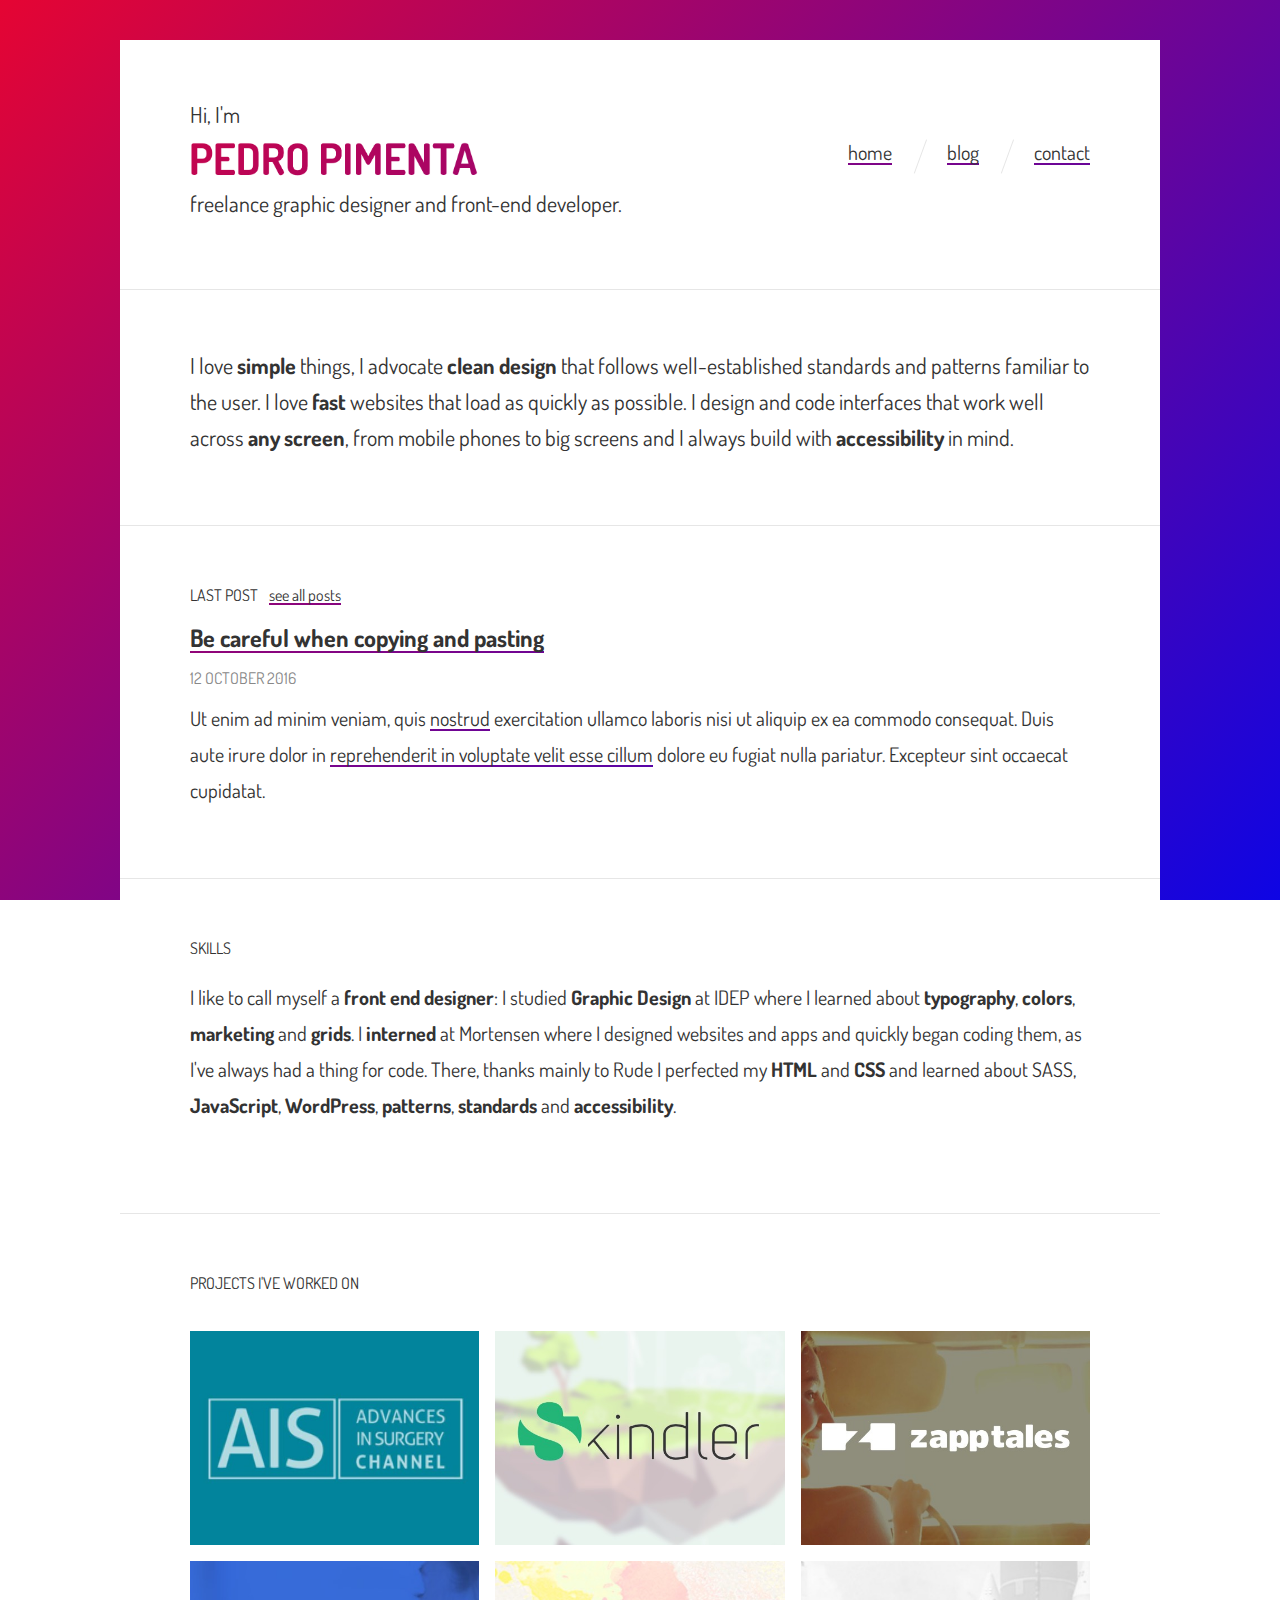
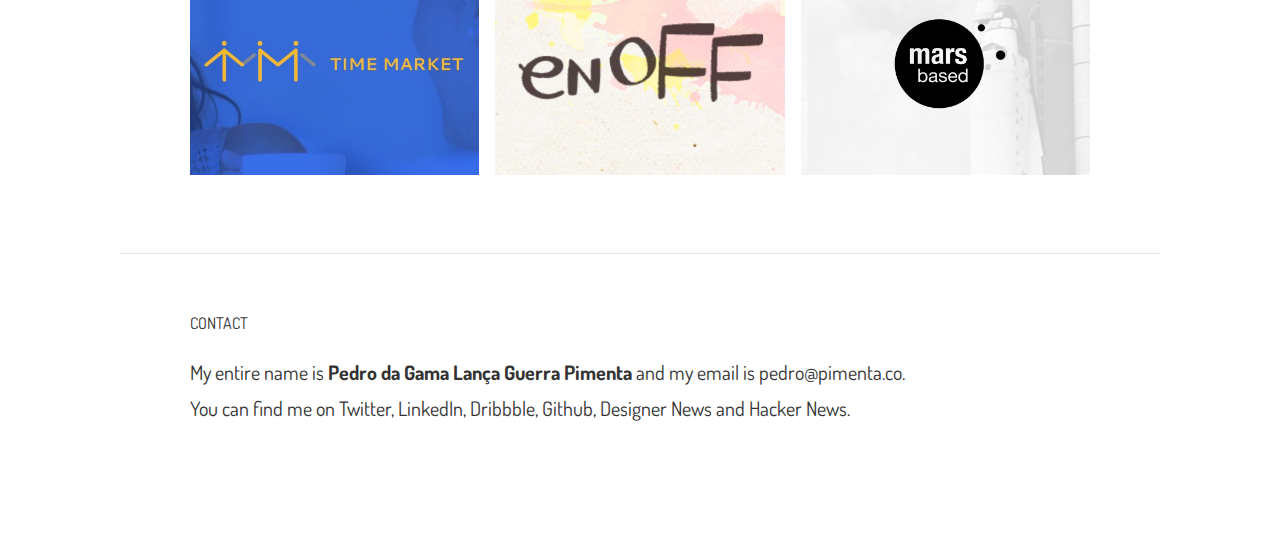
==== index.html @ 9774a51b "Ebritin hier" ====
<!DOCTYPE html>
<html lang="en">
<head>
  <meta charset="UTF-8">
  <meta name="viewport" content="width=device-width, initial-scale=1">
  <title>Pedro Pimenta</title>
  <link rel="stylesheet" href="/assets/css/main.css"></head>
<body>
  <div class="main-container">
    
<header class="header-main">
  <h1 class="header-main__title">Hi, I'm
    <span class="header-main__name">
      <a href="/"><img src="/assets/img/logo-pimenta-i.png" alt="Pedro Pimenta"></a>
    </span>
    freelance graphic designer and front-end developer.</h1>
  <nav class="header-main__nav">
    <h1 class="vh">Main Navigation</h1>
    <ul>
      <li>
        <a href="/">home</a>
      </li>
      <li>
        <a href="/blog">blog</a>
      </li>
      <li>
        <a href="#contact">contact</a>
      </li>
    </ul>
  </nav>
</header><div class="home-intro">
  <p>I love <strong>simple</strong> things, I advocate <strong>clean design</strong> that follows well-established standards and patterns familiar to the user. I love <strong>fast</strong> websites that load as quickly as possible. I design and code interfaces that work well across <strong>any screen</strong>, from mobile phones to big screens and I always build with <strong>accessibility</strong> in mind.</p>
</div><section class="last-post">
  <h1 class="last-post__title">Last Post <a href="/blog">see all posts</a></h1>
    <div class="post-excerpt">
      <h1 class="post-excerpt__title">
        <a href="/blog/2016-10-12-be-careful-when-copying-and-pasting">Be careful when copying and pasting</a>
      </h1>
      <div class="meta">
        <span class="meta__date">12 October 2016</span>
      </div>
      <p>Ut enim ad minim veniam, quis <a href="#">nostrud</a> exercitation ullamco laboris nisi ut aliquip ex ea commodo consequat. Duis aute irure dolor in <a href="#">reprehenderit in voluptate velit esse cillum</a> dolore eu fugiat nulla pariatur. Excepteur sint occaecat cupidatat.</p>
    </div></section><div class="skills">
  <h1 class="work-feed__title">Skills</h1>
  <p>I like to call myself a <strong>front end designer</strong>: I studied <strong>Graphic Design</strong> at <a href="http://idep.es" target="_blank">IDEP</a> where I learned about <strong>typography</strong>, <strong>colors</strong>, <strong>marketing</strong> and <strong>grids</strong>. I <strong>interned</strong> at <a href="http://mortensen.cat" target="_blank">Mortensen</a> where I designed websites and apps and quickly began coding them, as I've always had a thing for code. There, thanks mainly to <a href="http://twitter.com/Rude" target="_blank">Rude</a> I perfected my <strong>HTML</strong> and <strong>CSS</strong> and learned about SASS<strong></strong>, <strong>JavaScript</strong>, <strong>WordPress</strong>, <strong>patterns</strong>, <strong>standards</strong> and <strong>accessibility</strong>.</p>
</div><!-- <section class="work-feed">
  <h1 class="work-feed__title">Work Feed</h1>
  <ul>
      <li>
        <a href="#">
          <img src="/assets/img/img-test.png" alt="">
        </a>
      </li>
      <li>
        <a href="#">
          <img src="/assets/img/img-test.png" alt="">
        </a>
      </li>
      <li>
        <a href="#">
          <img src="/assets/img/img-test.png" alt="">
        </a>
      </li>
      <li>
        <a href="#">
          <img src="/assets/img/img-test.png" alt="">
        </a>
      </li>
      <li>
        <a href="#">
          <img src="/assets/img/img-test.png" alt="">
        </a>
      </li>
      <li>
        <a href="#">
          <img src="/assets/img/img-test.png" alt="">
        </a>
      </li>
      <li>
        <a href="#">
          <img src="/assets/img/img-test.png" alt="">
        </a>
      </li>
      <li>
        <a href="#">
          <img src="/assets/img/img-test.png" alt="">
        </a>
      </li>
  </ul>
</section> -->
<!-- <section class="clients-friends">
  <h1 class="clients-friends__title">Clients & Friends</h1>
  <ul>
      <li>
        <a href="http://marsbased.com" target="_blank">
          <img src="/assets/img/logo-marsbased.png" alt="Marsbased">
        </a>
      </li>
      <li>
        <a href="http://mortensen.co" target="_blank">
          <img src="/assets/img/logo-mortensen.png" alt="Mortensen">
        </a>
      </li>
      <li>
        <a href="http://for-a.eu" target="_blank">
          <img src="/assets/img/logo-fora.png" alt="FORA">
        </a>
      </li>
  </ul>
</section> -->
<section class="projects-worked">
  <h1 class="projects-worked__title">Projects I've Worked On</h1>
  <ul>
      <li>
        <a href="http://aischannel.com" target="_blank">
          <img src="/assets/img/proj-ais.jpg" alt="AISChannel">
        </a>
      </li>
      <li>
        <a href="http://skindler.com" target="_blank">
          <img src="/assets/img/proj-skindler.jpg" alt="Skindler">
        </a>
      </li>
      <li>
        <a href="http://zapptales.com/en/" target="_blank">
          <img src="/assets/img/proj-zapp.jpg" alt="Zapptales">
        </a>
      </li>
      <li>
        <a href="http://timemarket.org" target="_blank">
          <img src="/assets/img/proj-tm.jpg" alt="Time Market">
        </a>
      </li>
      <li>
        <a href="http://enoff.cat" target="_blank">
          <img src="/assets/img/proj-enoff.jpg" alt="En Off">
        </a>
      </li>
      <li>
        <a href="http://marsbased.com" target="_blank">
          <img src="/assets/img/proj-mb.jpg" alt="MarsBased">
        </a>
      </li>
  </ul>
</section><section id="contact" class="contact">
  <h1 class="contact__title">Contact</h1>
  <p>My entire name is <strong>Pedro da Gama Lança Guerra Pimenta</strong> and my email is <a href="mailto:pedro@pimenta.co">pedro@pimenta.co</a>.<br>You can find me on <a href="http://twitter.com/pedrogpimenta" target="_blank">Twitter</a>, <a href="https://es.linkedin.com/in/pedrogpimenta" target="_blank">LinkedIn</a>, <a href="https://dribbble.com/pedrogpimenta" target="_blank">Dribbble</a>, <a href="https://github.com/pedrogpimenta" target="_blank">Github</a>, <a href="https://www.designernews.co/users/714/pedro-pimenta" target="_blank">Designer News</a> and <a href="https://news.ycombinator.com/user?id=pedrogpimenta" target="_blank">Hacker News</a>.</p>
</section>
  </div>
</body>
</html>
---- assets/css/main.css ----
@import 'https://fonts.googleapis.com/css?family=Dosis:400,700';/*! normalize.css v4.1.1 | MIT License | github.com/necolas/normalize.css *//**
 * 1. Change the default font family in all browsers (opinionated).
 * 2. Correct the line height in all browsers.
 * 3. Prevent adjustments of font size after orientation changes in IE and iOS.
 */html {
  font-family: sans-serif;
 /* 1 */
  line-height: 1.15;
 /* 2 */
  -ms-text-size-adjust: 100%;
 /* 3 */
  -webkit-text-size-adjust: 100%;
 /* 3 */;
}/**
 * Remove the margin in all browsers (opinionated).
 */body {
  margin: 0;
}/* HTML5 display definitions
   ========================================================================== *//**
 * Add the correct display in IE 9-.
 * 1. Add the correct display in Edge, IE, and Firefox.
 * 2. Add the correct display in IE.
 */article,aside,details,figcaption,figure,footer,header,main,menu,nav,section,summary {
 /* 1 */
  display: block;
}/**
 * Add the correct display in IE 9-.
 */audio,canvas,progress,video {
  display: inline-block;
}/**
 * Add the correct display in iOS 4-7.
 */audio:not([controls]) {
  display: none;
  height: 0;
}/**
 * Add the correct vertical alignment in Chrome, Firefox, and Opera.
 */progress {
  vertical-align: baseline;
}/**
 * Add the correct display in IE 10-.
 * 1. Add the correct display in IE.
 */template,[hidden] {
  display: none;
}/* Links
   ========================================================================== *//**
 * 1. Remove the gray background on active links in IE 10.
 * 2. Remove gaps in links underline in iOS 8+ and Safari 8+.
 */a {
  background-color: transparent;
 /* 1 */
  -webkit-text-decoration-skip: objects;
 /* 2 */;
}/**
 * Remove the outline on focused links when they are also active or hovered
 * in all browsers (opinionated).
 */a:active,a:hover {
  outline-width: 0;
}/* Text-level semantics
   ========================================================================== *//**
 * 1. Remove the bottom border in Firefox 39-.
 * 2. Add the correct text decoration in Chrome, Edge, IE, Opera, and Safari.
 */abbr[title] {
  border-bottom: none;
 /* 1 */
  text-decoration: underline;
 /* 2 */
  text-decoration: underline dotted;
 /* 2 */;
}/**
 * Prevent the duplicate application of `bolder` by the next rule in Safari 6.
 */b,strong {
  font-weight: inherit;
}/**
 * Add the correct font weight in Chrome, Edge, and Safari.
 */b,strong {
  font-weight: bolder;
}/**
 * Add the correct font style in Android 4.3-.
 */dfn {
  font-style: italic;
}/**
 * Correct the font size and margin on `h1` elements within `section` and
 * `article` contexts in Chrome, Firefox, and Safari.
 */h1 {
  font-size: 2em;
  margin: 0.67em 0;
}/**
 * Add the correct background and color in IE 9-.
 */mark {
  background-color: #ff0;
  color: #000;
}/**
 * Add the correct font size in all browsers.
 */small {
  font-size: 80%;
}/**
 * Prevent `sub` and `sup` elements from affecting the line height in
 * all browsers.
 */sub,sup {
  font-size: 75%;
  line-height: 0;
  position: relative;
  vertical-align: baseline;
}

sub {
  bottom: -0.25em;
}

sup {
  top: -0.5em;
}/* Embedded content
   ========================================================================== *//**
 * Remove the border on images inside links in IE 10-.
 */img {
  border-style: none;
}/**
 * Hide the overflow in IE.
 */svg:not(:root) {
  overflow: hidden;
}/* Grouping content
   ========================================================================== *//**
 * 1. Correct the inheritance and scaling of font size in all browsers.
 * 2. Correct the odd `em` font sizing in all browsers.
 */code,kbd,pre,samp {
  font-family: monospace, monospace;
 /* 1 */
  font-size: 1em;
 /* 2 */;
}/**
 * Add the correct margin in IE 8.
 */figure {
  margin: 1em 40px;
}/**
 * 1. Add the correct box sizing in Firefox.
 * 2. Show the overflow in Edge and IE.
 */hr {
  box-sizing: content-box;
 /* 1 */
  height: 0;
 /* 1 */
  overflow: visible;
 /* 2 */;
}/* Forms
   ========================================================================== *//**
 * 1. Change font properties to `inherit` in all browsers (opinionated).
 * 2. Remove the margin in Firefox and Safari.
 */button,input,optgroup,select,textarea {
  font: inherit;
 /* 1 */
  margin: 0;
 /* 2 */;
}/**
 * Restore the font weight unset by the previous rule.
 */optgroup {
  font-weight: bold;
}/**
 * Show the overflow in IE.
 * 1. Show the overflow in Edge.
 */button,input {
 /* 1 */
  overflow: visible;
}/**
 * Remove the inheritance of text transform in Edge, Firefox, and IE.
 * 1. Remove the inheritance of text transform in Firefox.
 */button,select {
 /* 1 */
  text-transform: none;
}/**
 * 1. Prevent a WebKit bug where (2) destroys native `audio` and `video`
 *    controls in Android 4.
 * 2. Correct the inability to style clickable types in iOS and Safari.
 */button,html [type="button"],[type="reset"],[type="submit"] {
  -webkit-appearance: button;
 /* 2 */;
}/**
 * Remove the inner border and padding in Firefox.
 */button::-moz-focus-inner,[type="button"]::-moz-focus-inner,[type="reset"]::-moz-focus-inner,[type="submit"]::-moz-focus-inner {
  border-style: none;
  padding: 0;
}/**
 * Restore the focus styles unset by the previous rule.
 */button:-moz-focusring,[type="button"]:-moz-focusring,[type="reset"]:-moz-focusring,[type="submit"]:-moz-focusring {
  outline: 1px dotted ButtonText;
}/**
 * Change the border, margin, and padding in all browsers (opinionated).
 */fieldset {
  border: 1px solid #c0c0c0;
  margin: 0 2px;
  padding: 0.35em 0.625em 0.75em;
}/**
 * 1. Correct the text wrapping in Edge and IE.
 * 2. Correct the color inheritance from `fieldset` elements in IE.
 * 3. Remove the padding so developers are not caught out when they zero out
 *    `fieldset` elements in all browsers.
 */legend {
  box-sizing: border-box;
 /* 1 */
  color: inherit;
 /* 2 */
  display: table;
 /* 1 */
  max-width: 100%;
 /* 1 */
  padding: 0;
 /* 3 */
  white-space: normal;
 /* 1 */;
}/**
 * Remove the default vertical scrollbar in IE.
 */textarea {
  overflow: auto;
}/**
 * 1. Add the correct box sizing in IE 10-.
 * 2. Remove the padding in IE 10-.
 */[type="checkbox"],[type="radio"] {
  box-sizing: border-box;
 /* 1 */
  padding: 0;
 /* 2 */;
}/**
 * Correct the cursor style of increment and decrement buttons in Chrome.
 */[type="number"]::-webkit-inner-spin-button,[type="number"]::-webkit-outer-spin-button {
  height: auto;
}/**
 * 1. Correct the odd appearance in Chrome and Safari.
 * 2. Correct the outline style in Safari.
 */[type="search"] {
  -webkit-appearance: textfield;
 /* 1 */
  outline-offset: -2px;
 /* 2 */;
}/**
 * Remove the inner padding and cancel buttons in Chrome and Safari on OS X.
 */[type="search"]::-webkit-search-cancel-button,[type="search"]::-webkit-search-decoration {
  -webkit-appearance: none;
}/**
 * Correct the text style of placeholders in Chrome, Edge, and Safari.
 */::-webkit-input-placeholder {
  color: inherit;
  opacity: 0.54;
}/**
 * 1. Correct the inability to style clickable types in iOS and Safari.
 * 2. Change font properties to `inherit` in Safari.
 */::-webkit-file-upload-button {
  -webkit-appearance: button;
 /* 1 */
  font: inherit;
 /* 2 */;
}

.vh {
  clip: rect(1px 1px 1px 1px);
  clip: rect(1px, 1px, 1px, 1px);
  -webkit-clip-path: polygon(0px 0px, 0px 0px, 0px 0px, 0px 0px);
  clip-path: polygon(0px 0px, 0px 0px, 0px 0px, 0px 0px);
  position: absolute !important;
  height: 1px;
  width: 1px;
  overflow: hidden;
}

body {
  color: #333;
  font-size: 1.25rem;
  font-family: Dosis, sans-serif;
  font-weight: regular;
  line-height: 1.8;
}

* {
  box-sizing: border-box;
}

body {
  margin: 0;
  padding: 0;
  padding: .8rem;
  z-index: 0;
}

body:before {
  content: '';
  display: block;
  position: fixed;
  z-index: -1;
  width: 100%;
  height: 100%;
  top: 0;
  left: 0;
  background: linear-gradient(135deg, #e50533, #0e05e4);
  background-attachment: fixed;
}

img {
  max-width: 100%;
}

.main-container {
  max-width: 65rem;
  margin: 0 auto;
  background: white;
}

a {
  position: relative;
  top: 0;
  z-index: 1;
  color: #333;
  text-decoration: none;
  background: linear-gradient(to bottom, white 0%, white 92%, transparent 92%, transparent 100%), linear-gradient(135deg, #e50533, #0e05e4);
  background-attachment: scroll, fixed;
  transition: top .2s ease-out, padding .2s ease-out;
}

a:hover,a:focus {
  padding: 0 0 .2rem 0;
}

.section-title,.last-post__title,.skills__title,.work-feed__title,.projects-worked__title,.contact__title {
  margin: 0 0 .2rem 0;
  font-size: 1rem;
  font-weight: 400;
  line-height: 1.4rem;
  text-transform: uppercase;
}

.section-title a,.last-post__title a,.skills__title a,.work-feed__title a,.projects-worked__title a,.contact__title a {
  text-transform: none;
  margin-left: .5rem;
}

.blog-posts {
  padding: 1.4rem;
}

.blog-posts:not(:last-child) {
  border-bottom: 1px solid #E6E6E6;
}

.blog-posts .post-excerpt:not(:last-child) {
  margin-bottom: 3rem;
}

.post {
  padding: 1.4rem;
}

.post:not(:last-child) {
  border-bottom: 1px solid #E6E6E6;
}

.post__title {
  margin: 0;
  font-size: 1.5rem;
  line-height: 2.4rem;
}

.post code,.post pre {
  font-family: monospace;
  padding: .2rem .2rem .2rem;
  background: linear-gradient(135deg, #e50533, #0e05e4);
  background-attachment: fixed;
  color: #EDF1F2;
  border-radius: 3px;
  position: relative;
}

.post pre {
  padding: .5rem .6rem;
  overflow: auto;
}

.post pre code {
  display: inline-block;
  margin-right: .6rem;
  background-color: transparent;
  border: none;
}

.post ul {
  margin: 0;
  padding: 0;
}

.post ul li {
  list-style-type: '- ';
  margin-left: 1rem;
}

.post ol {
  margin: 0;
  padding: 0;
}

.post ol li {
  margin-left: 1.5rem;
}

.post ol ul li {
  margin-left: 1rem;
}

.post li ul {
  margin-left: 0;
}

.post blockquote {
  font-style: italic;
  margin-left: 0;
  padding-left: .8rem;
  border-left: 3px solid #E6E6E6;
}

.header-main {
  padding: 1.4rem;
}

.header-main:not(:last-child) {
  border-bottom: 1px solid #E6E6E6;
}

.header-main__title {
  margin: 0;
  font-weight: 400;
  font-size: 1.375rem;
  line-height: 2rem;
}

.header-main__title .header-main__name {
  display: block;
  margin: .8rem 0 .6rem 0;
  font-size: 0;
  line-height: 0;
}

.header-main__title img {
  width: 18rem;
  max-width: 100%;
  background: linear-gradient(135deg, #e50533, #0e05e4);
  background-attachment: fixed;
}

.header-main__nav {
  padding: 1.4rem 0 1rem;
  font-size: 1.25rem;
}

.header-main__nav ul {
  margin: 0;
  padding: 0;
  text-align: center;
}

.header-main__nav li {
  position: relative;
  display: inline-block;
  list-style: none;
}

.header-main__nav li:not(:last-child) {
  margin-right: 2.2rem;
}

.header-main__nav li:not(:last-child):after {
  content: '';
  display: block;
  position: absolute;
  transform: rotate(20deg) translateY(-40%);
  top: 50%;
  right: -1.1rem;
  width: 1px;
  height: 100%;
  background: #E6E6E6;
}

.home-intro {
  padding: 1.4rem;
  font-size: 1.2rem;
  line-height: 2rem;
}

.home-intro:not(:last-child) {
  border-bottom: 1px solid #E6E6E6;
}

.home-intro p {
  margin: 0;
}

.last-post {
  padding: 1.4rem;
}

.last-post:not(:last-child) {
  border-bottom: 1px solid #E6E6E6;
}

.last-post__title {
  margin-bottom: .8rem;
}

.skills {
  padding: 1.4rem;
}

.skills:not(:last-child) {
  border-bottom: 1px solid #E6E6E6;
}

.skills__title {
  margin-bottom: .8rem;
}

.work-feed {
  padding: 1.4rem;
}

.work-feed:not(:last-child) {
  border-bottom: 1px solid #E6E6E6;
}

.work-feed ul {
  margin: 1.2rem -0.6rem 0 -0.6rem;
  padding: 0;
  text-align: center;
  font-size: 0;
}

.work-feed li {
  display: inline-block;
  padding: 1.2rem 0.6rem 0 0.6rem;
  width: 50%;
  font-size: 1.25rem;
  line-height: 0;
}

.work-feed a {
  display: inline-block;
  width: 100%;
  padding: 0;
  background: none;
  font-size: 1.25rem;
  line-height: 0;
  transition: transform .1s ease-in, top .1s ease-in;
}

.work-feed a:hover,.work-feed a:focus {
  transform: scale(1.1);
  top: 0;
}

.work-feed img {
  width: 100%;
  height: auto;
}

.projects-worked {
  padding: 1.4rem;
}

.projects-worked:not(:last-child) {
  border-bottom: 1px solid #E6E6E6;
}

.projects-worked ul {
  margin: 1.8rem -.5rem 0 -.5rem;
  padding: 0;
  font-size: 0;
  text-align: center;
}

.projects-worked li {
  display: inline-block;
  vertical-align: middle;
  width: 33.333%;
  margin-bottom: 1rem;
  padding: .5rem;
}

.projects-worked img {
  width: 100%;
  transition: transform .1s;
}

.projects-worked a {
  background: none;
  transform: opacity .1s;
}

.projects-worked a:hover,.projects-worked a:focus {
  z-index: 2;
  opacity: 1;
}

.projects-worked a:hover img,.projects-worked a:focus img {
  transform: scale(1.1);
}

.contact {
  padding: 1.4rem;
}

.contact:not(:last-child) {
  border-bottom: 1px solid #E6E6E6;
}

.contact p {
  margin-bottom: 0;
}

.post-excerpt__title {
  margin: 0;
  font-size: 1.5rem;
  line-height: 2.4rem;
}

.post-excerpt p {
  margin: .4rem 0 0 0;
}

.meta__date {
  text-transform: uppercase;
  font-size: 1rem;
  color: #888;
}

@media (min-width: 30rem) {
  body {
    padding: 2.5rem;
  }
}

@media (min-width: 38rem) {
  .blog-posts {
    padding: 3.6rem 4.375rem 4.375rem 4.375rem;
  }

  .post {
    padding: 3.6rem 4.375rem 4.375rem 4.375rem;
  }

  .post pre {
    padding: .8rem 1rem;
  }

  .post pre code {
    margin-right: 1rem;
  }

  .post ul li {
    margin-left: 0;
  }

  .post ol li {
    margin-left: 0;
  }

  .post ol ul li {
    margin-left: 0;
  }

  .post li ul {
    margin-left: 1rem;
  }

  .post blockquote {
    margin-left: 1rem;
  }

  .header-main {
    padding: 3.6rem 4.375rem 4.375rem 4.375rem;
  }

  .header-main__nav {
    padding: 3rem 0 1rem;
  }

  .home-intro {
    padding: 3.6rem 4.375rem 4.375rem 4.375rem;
  }

  .home-intro {
    font-size: 1.375rem;
    line-height: 2.25rem;
  }

  .last-post {
    padding: 3.6rem 4.375rem 4.375rem 4.375rem;
  }

  .skills {
    padding: 3.6rem 4.375rem 4.375rem 4.375rem;
  }

  .work-feed {
    padding: 3.6rem 4.375rem 4.375rem 4.375rem;
  }

  .work-feed li {
    width: 33.333%;
  }

  .projects-worked {
    padding: 3.6rem 4.375rem 4.375rem 4.375rem;
  }

  .projects-worked li {
    margin-bottom: 0;
  }

  .contact {
    padding: 3.6rem 4.375rem 4.375rem 4.375rem;
  }
}

@media (min-width: 54rem) {
  .header-main {
    font-size: 0;
  }

  .header-main__title {
    display: inline-block;
    vertical-align: top;
    width: 50%;
  }

  .header-main__nav {
    padding: 2.3rem 0 1rem;
    display: inline-block;
    vertical-align: top;
    width: 50%;
  }

  .header-main__nav ul {
    text-align: right;
  }

  .header-main__nav li:not(:last-child) {
    margin-right: 3.2rem;
  }

  .header-main__nav li:not(:last-child):after {
    right: -1.5rem;
  }

  .work-feed li {
    width: 25%;
  }
}
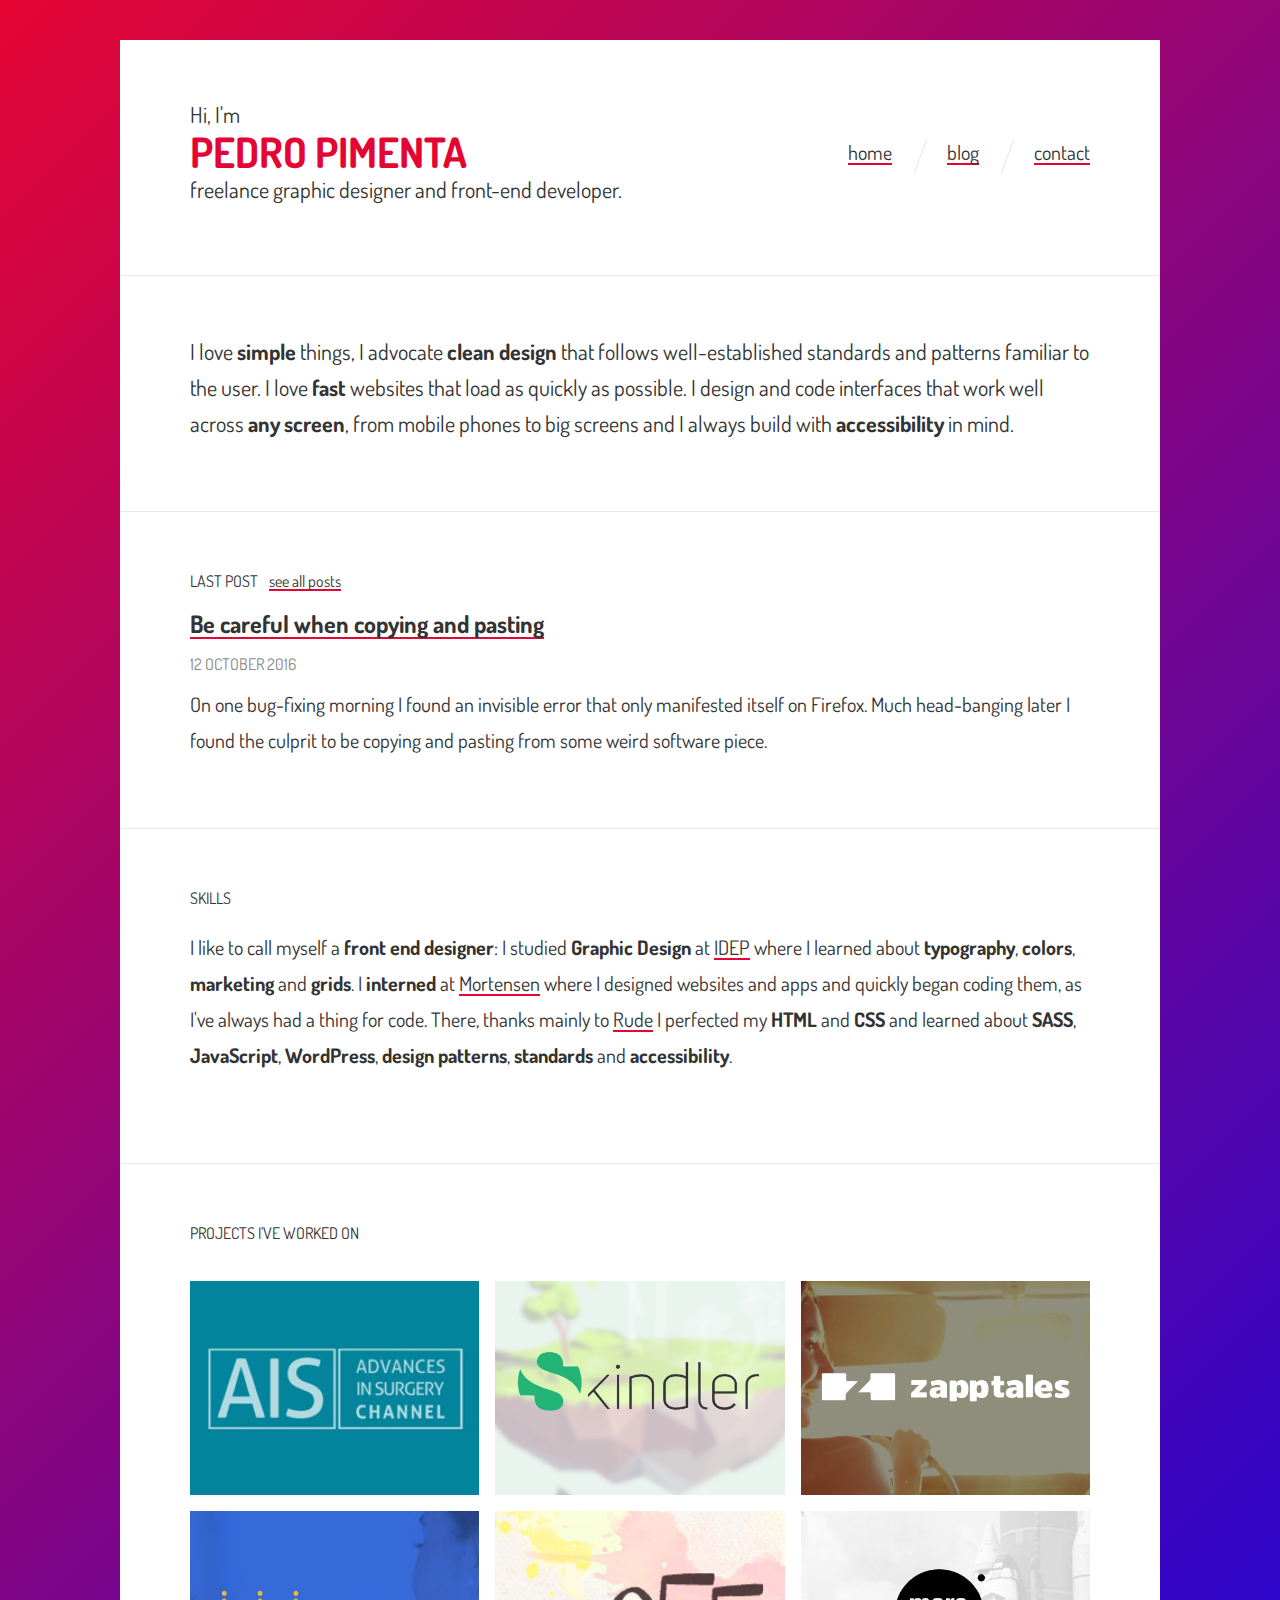
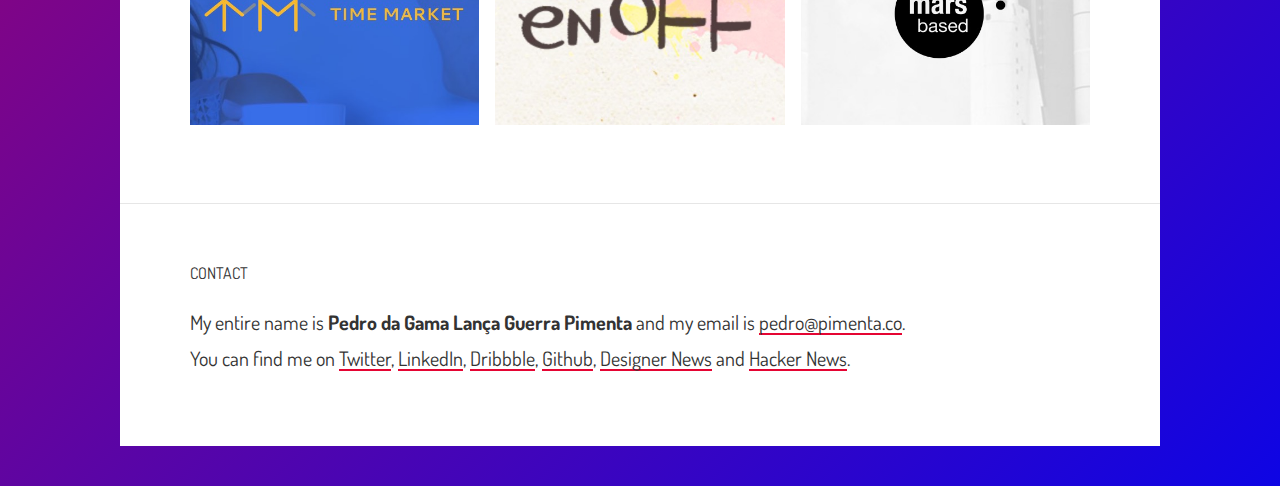
==== commit 91185eb5: "small fixes on the blog" ====
--- a/index.html
+++ b/index.html
@@ -11,7 +11,7 @@
 <header class="header-main">
   <h1 class="header-main__title">Hi, I'm
     <span class="header-main__name">
-      <a href="/"><img src="/assets/img/logo-pimenta-i.png" alt="Pedro Pimenta"></a>
+      <a href="/">Pedro Pimenta</a>
     </span>
     freelance graphic designer and front-end developer.</h1>
   <nav class="header-main__nav">
@@ -39,10 +39,10 @@
       <div class="meta">
         <span class="meta__date">12 October 2016</span>
       </div>
-      <p>Ut enim ad minim veniam, quis <a href="#">nostrud</a> exercitation ullamco laboris nisi ut aliquip ex ea commodo consequat. Duis aute irure dolor in <a href="#">reprehenderit in voluptate velit esse cillum</a> dolore eu fugiat nulla pariatur. Excepteur sint occaecat cupidatat.</p>
+      <p>On one bug-fixing morning I found an invisible error that only manifested itself on Firefox. Much head-banging later I found the culprit to be copying and pasting from some weird software piece.</p>
     </div></section><div class="skills">
   <h1 class="work-feed__title">Skills</h1>
-  <p>I like to call myself a <strong>front end designer</strong>: I studied <strong>Graphic Design</strong> at <a href="http://idep.es" target="_blank">IDEP</a> where I learned about <strong>typography</strong>, <strong>colors</strong>, <strong>marketing</strong> and <strong>grids</strong>. I <strong>interned</strong> at <a href="http://mortensen.cat" target="_blank">Mortensen</a> where I designed websites and apps and quickly began coding them, as I've always had a thing for code. There, thanks mainly to <a href="http://twitter.com/Rude" target="_blank">Rude</a> I perfected my <strong>HTML</strong> and <strong>CSS</strong> and learned about SASS<strong></strong>, <strong>JavaScript</strong>, <strong>WordPress</strong>, <strong>patterns</strong>, <strong>standards</strong> and <strong>accessibility</strong>.</p>
+  <p>I like to call myself a <strong>front end designer</strong>: I studied <strong>Graphic Design</strong> at <a href="http://idep.es" target="_blank">IDEP</a> where I learned about <strong>typography</strong>, <strong>colors</strong>, <strong>marketing</strong> and <strong>grids</strong>. I <strong>interned</strong> at <a href="http://mortensen.cat" target="_blank">Mortensen</a> where I designed websites and apps and quickly began coding them, as I've always had a thing for code. There, thanks mainly to <a href="http://twitter.com/Rude" target="_blank">Rude</a> I perfected my <strong>HTML</strong> and <strong>CSS</strong> and learned about <strong>SASS</strong>, <strong>JavaScript</strong>, <strong>WordPress</strong>, <strong>design patterns</strong>, <strong>standards</strong> and <strong>accessibility</strong>.</p>
 </div><!-- <section class="work-feed">
   <h1 class="work-feed__title">Work Feed</h1>
   <ul>
--- a/assets/css/main.css
+++ b/assets/css/main.css
@@ -277,19 +277,7 @@
   padding: 0;
   padding: .8rem;
   z-index: 0;
-}
-
-body:before {
-  content: '';
-  display: block;
-  position: fixed;
-  z-index: -1;
-  width: 100%;
-  height: 100%;
-  top: 0;
-  left: 0;
   background: linear-gradient(135deg, #e50533, #0e05e4);
-  background-attachment: fixed;
 }
 
 img {
@@ -308,8 +296,7 @@
   z-index: 1;
   color: #333;
   text-decoration: none;
-  background: linear-gradient(to bottom, white 0%, white 92%, transparent 92%, transparent 100%), linear-gradient(135deg, #e50533, #0e05e4);
-  background-attachment: scroll, fixed;
+  background: linear-gradient(to bottom, transparent 0%, transparent 92%, #e50533 92%, #e50533 100%);
   transition: top .2s ease-out, padding .2s ease-out;
 }
 
@@ -359,8 +346,7 @@
 .post code,.post pre {
   font-family: monospace;
   padding: .2rem .2rem .2rem;
-  background: linear-gradient(135deg, #e50533, #0e05e4);
-  background-attachment: fixed;
+  background: #333;
   color: #EDF1F2;
   border-radius: 3px;
   position: relative;
@@ -429,16 +415,22 @@
 
 .header-main__title .header-main__name {
   display: block;
-  margin: .8rem 0 .6rem 0;
-  font-size: 0;
-  line-height: 0;
+  margin: .1rem 0 0 0;
+  font-size: 2.6rem;
+  font-weight: 700;
+  text-transform: uppercase;
+  line-height: 1;
+}
+
+.header-main__title a {
+  background: none;
+  color: #e50533;
 }
 
 .header-main__title img {
   width: 18rem;
   max-width: 100%;
   background: linear-gradient(135deg, #e50533, #0e05e4);
-  background-attachment: fixed;
 }
 
 .header-main__nav {
@@ -573,7 +565,7 @@
 .projects-worked li {
   display: inline-block;
   vertical-align: middle;
-  width: 33.333%;
+  width: 50%;
   margin-bottom: 1rem;
   padding: .5rem;
 }
@@ -706,6 +698,7 @@
   }
 
   .projects-worked li {
+    width: 33.333%;
     margin-bottom: 0;
   }
 
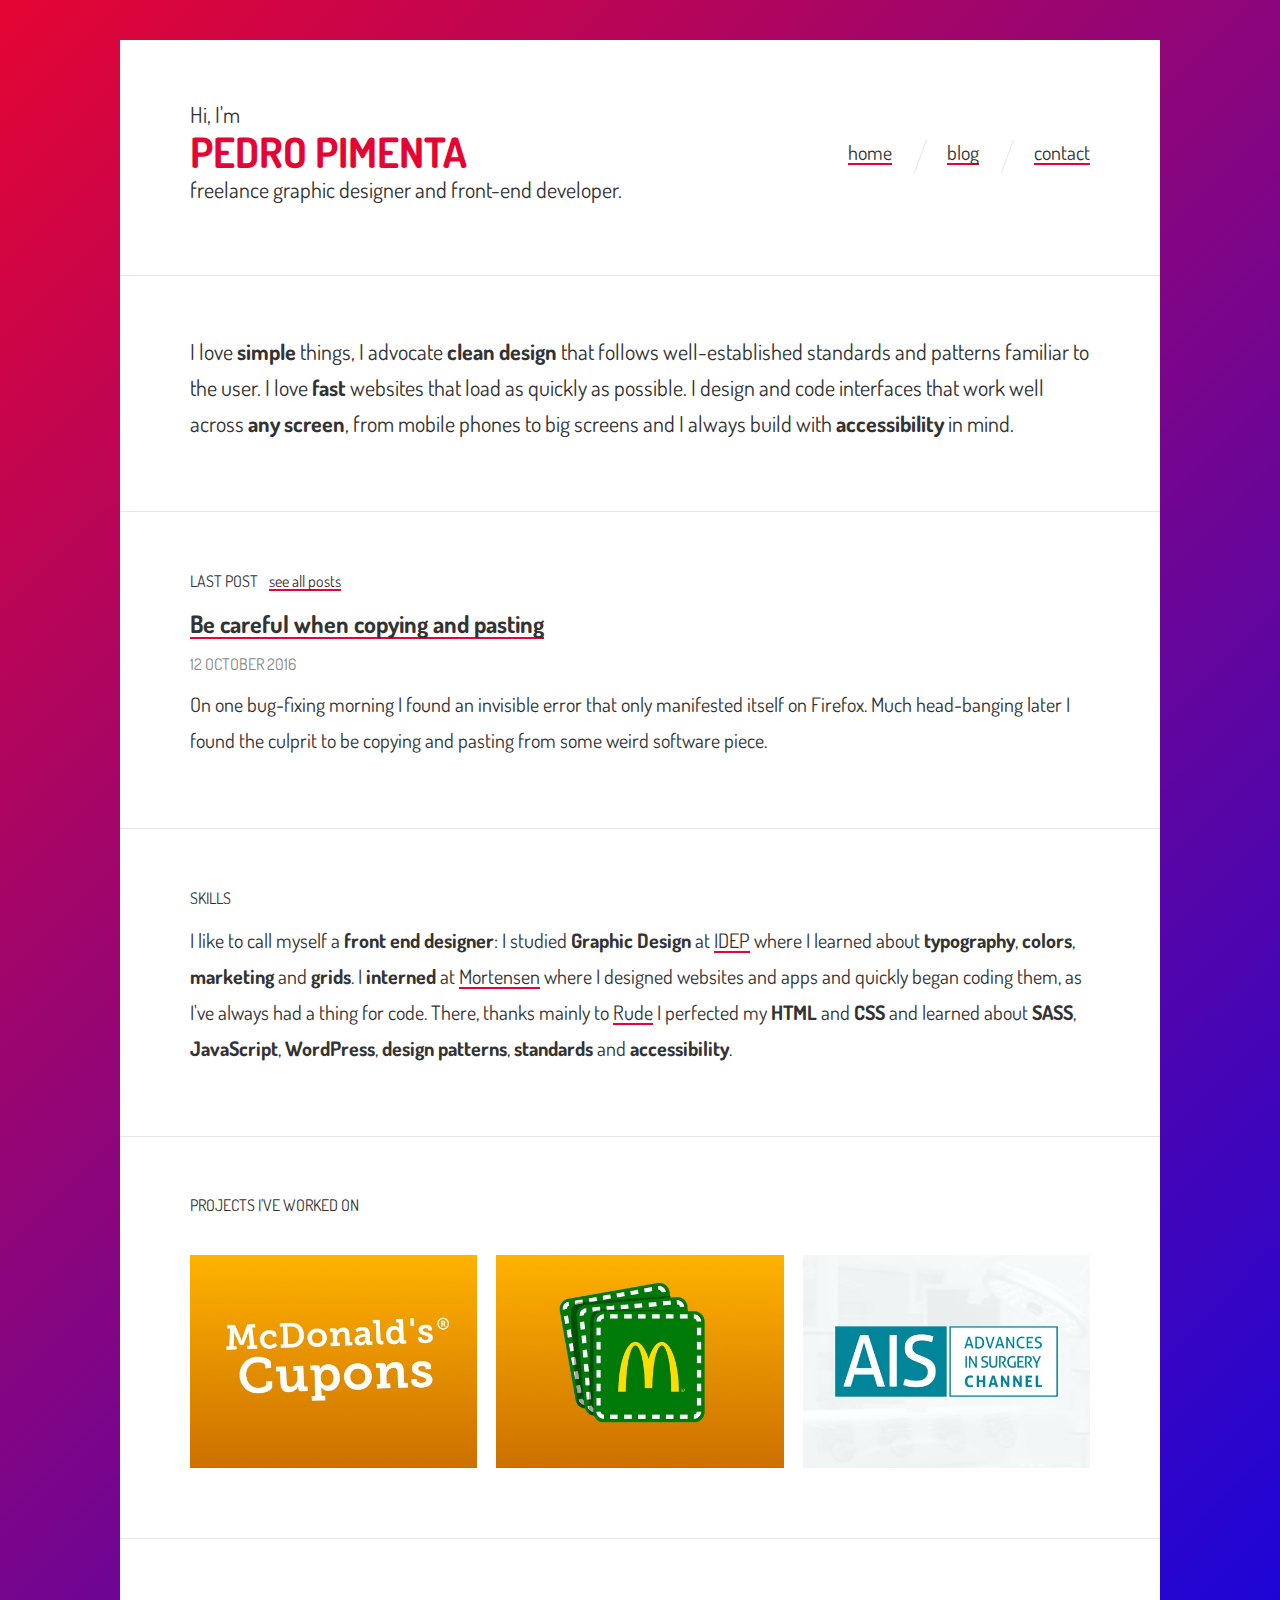
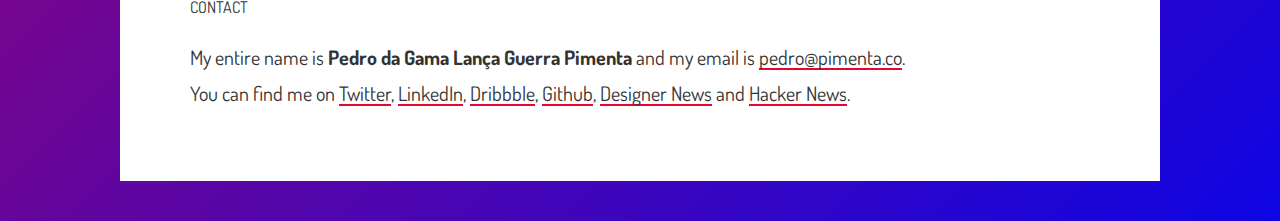
==== commit cd90fc1c: "Blog style fixes and unused things removed" ====
--- a/index.html
+++ b/index.html
@@ -41,105 +41,28 @@
       </div>
       <p>On one bug-fixing morning I found an invisible error that only manifested itself on Firefox. Much head-banging later I found the culprit to be copying and pasting from some weird software piece.</p>
     </div></section><div class="skills">
-  <h1 class="work-feed__title">Skills</h1>
+  <h1 class="skills__title">Skills</h1>
   <p>I like to call myself a <strong>front end designer</strong>: I studied <strong>Graphic Design</strong> at <a href="http://idep.es" target="_blank">IDEP</a> where I learned about <strong>typography</strong>, <strong>colors</strong>, <strong>marketing</strong> and <strong>grids</strong>. I <strong>interned</strong> at <a href="http://mortensen.cat" target="_blank">Mortensen</a> where I designed websites and apps and quickly began coding them, as I've always had a thing for code. There, thanks mainly to <a href="http://twitter.com/Rude" target="_blank">Rude</a> I perfected my <strong>HTML</strong> and <strong>CSS</strong> and learned about <strong>SASS</strong>, <strong>JavaScript</strong>, <strong>WordPress</strong>, <strong>design patterns</strong>, <strong>standards</strong> and <strong>accessibility</strong>.</p>
-</div><!-- <section class="work-feed">
-  <h1 class="work-feed__title">Work Feed</h1>
-  <ul>
-      <li>
-        <a href="#">
-          <img src="/assets/img/img-test.png" alt="">
-        </a>
-      </li>
-      <li>
-        <a href="#">
-          <img src="/assets/img/img-test.png" alt="">
-        </a>
-      </li>
-      <li>
-        <a href="#">
-          <img src="/assets/img/img-test.png" alt="">
-        </a>
-      </li>
-      <li>
-        <a href="#">
-          <img src="/assets/img/img-test.png" alt="">
-        </a>
-      </li>
-      <li>
-        <a href="#">
-          <img src="/assets/img/img-test.png" alt="">
-        </a>
-      </li>
-      <li>
-        <a href="#">
-          <img src="/assets/img/img-test.png" alt="">
-        </a>
-      </li>
-      <li>
-        <a href="#">
-          <img src="/assets/img/img-test.png" alt="">
-        </a>
-      </li>
-      <li>
-        <a href="#">
-          <img src="/assets/img/img-test.png" alt="">
-        </a>
-      </li>
-  </ul>
-</section> -->
-<!-- <section class="clients-friends">
-  <h1 class="clients-friends__title">Clients & Friends</h1>
-  <ul>
-      <li>
-        <a href="http://marsbased.com" target="_blank">
-          <img src="/assets/img/logo-marsbased.png" alt="Marsbased">
-        </a>
-      </li>
-      <li>
-        <a href="http://mortensen.co" target="_blank">
-          <img src="/assets/img/logo-mortensen.png" alt="Mortensen">
-        </a>
-      </li>
-      <li>
-        <a href="http://for-a.eu" target="_blank">
-          <img src="/assets/img/logo-fora.png" alt="FORA">
-        </a>
-      </li>
-  </ul>
-</section> -->
-<section class="projects-worked">
+</div><section class="projects-worked">
   <h1 class="projects-worked__title">Projects I've Worked On</h1>
   <ul>
       <li>
-        <a href="http://aischannel.com" target="_blank">
-          <img src="/assets/img/proj-ais.jpg" alt="AISChannel">
-        </a>
+        <button class="projects-worked__button" id="projects/mcd-cupons-web">
+          <img src="/assets/img/projects/mcd-cupons-web.jpg" alt="">
+        </button>
+        <div class="project-container"></div>
       </li>
       <li>
-        <a href="http://skindler.com" target="_blank">
-          <img src="/assets/img/proj-skindler.jpg" alt="Skindler">
-        </a>
+        <button class="projects-worked__button" id="projects/mcd-cupons-app">
+          <img src="/assets/img/projects/mcd-cupons-app.jpg" alt="">
+        </button>
+        <div class="project-container"></div>
       </li>
       <li>
-        <a href="http://zapptales.com/en/" target="_blank">
-          <img src="/assets/img/proj-zapp.jpg" alt="Zapptales">
-        </a>
-      </li>
-      <li>
-        <a href="http://timemarket.org" target="_blank">
-          <img src="/assets/img/proj-tm.jpg" alt="Time Market">
-        </a>
-      </li>
-      <li>
-        <a href="http://enoff.cat" target="_blank">
-          <img src="/assets/img/proj-enoff.jpg" alt="En Off">
-        </a>
-      </li>
-      <li>
-        <a href="http://marsbased.com" target="_blank">
-          <img src="/assets/img/proj-mb.jpg" alt="MarsBased">
-        </a>
+        <button class="projects-worked__button" id="projects/ais">
+          <img src="/assets/img/projects/ais.jpg" alt="">
+        </button>
+        <div class="project-container"></div>
       </li>
   </ul>
 </section><section id="contact" class="contact">
@@ -147,5 +70,7 @@
   <p>My entire name is <strong>Pedro da Gama Lança Guerra Pimenta</strong> and my email is <a href="mailto:pedro@pimenta.co">pedro@pimenta.co</a>.<br>You can find me on <a href="http://twitter.com/pedrogpimenta" target="_blank">Twitter</a>, <a href="https://es.linkedin.com/in/pedrogpimenta" target="_blank">LinkedIn</a>, <a href="https://dribbble.com/pedrogpimenta" target="_blank">Dribbble</a>, <a href="https://github.com/pedrogpimenta" target="_blank">Github</a>, <a href="https://www.designernews.co/users/714/pedro-pimenta" target="_blank">Designer News</a> and <a href="https://news.ycombinator.com/user?id=pedrogpimenta" target="_blank">Hacker News</a>.</p>
 </section>
   </div>
+  <script type="text/javascript" src="/assets/js/jquery-3.1.1.min.js"></script>
+  <script type="text/javascript" src="/assets/js/interactions.js"></script>
 </body>
 </html>--- a/assets/css/main.css
+++ b/assets/css/main.css
@@ -1,743 +1,3 @@
-@import 'https://fonts.googleapis.com/css?family=Dosis:400,700';/*! normalize.css v4.1.1 | MIT License | github.com/necolas/normalize.css *//**
- * 1. Change the default font family in all browsers (opinionated).
- * 2. Correct the line height in all browsers.
- * 3. Prevent adjustments of font size after orientation changes in IE and iOS.
- */html {
-  font-family: sans-serif;
- /* 1 */
-  line-height: 1.15;
- /* 2 */
-  -ms-text-size-adjust: 100%;
- /* 3 */
-  -webkit-text-size-adjust: 100%;
- /* 3 */;
-}/**
- * Remove the margin in all browsers (opinionated).
- */body {
-  margin: 0;
-}/* HTML5 display definitions
-   ========================================================================== *//**
- * Add the correct display in IE 9-.
- * 1. Add the correct display in Edge, IE, and Firefox.
- * 2. Add the correct display in IE.
- */article,aside,details,figcaption,figure,footer,header,main,menu,nav,section,summary {
- /* 1 */
-  display: block;
-}/**
- * Add the correct display in IE 9-.
- */audio,canvas,progress,video {
-  display: inline-block;
-}/**
- * Add the correct display in iOS 4-7.
- */audio:not([controls]) {
-  display: none;
-  height: 0;
-}/**
- * Add the correct vertical alignment in Chrome, Firefox, and Opera.
- */progress {
-  vertical-align: baseline;
-}/**
- * Add the correct display in IE 10-.
- * 1. Add the correct display in IE.
- */template,[hidden] {
-  display: none;
-}/* Links
-   ========================================================================== *//**
- * 1. Remove the gray background on active links in IE 10.
- * 2. Remove gaps in links underline in iOS 8+ and Safari 8+.
- */a {
-  background-color: transparent;
- /* 1 */
-  -webkit-text-decoration-skip: objects;
- /* 2 */;
-}/**
- * Remove the outline on focused links when they are also active or hovered
- * in all browsers (opinionated).
- */a:active,a:hover {
-  outline-width: 0;
-}/* Text-level semantics
-   ========================================================================== *//**
- * 1. Remove the bottom border in Firefox 39-.
- * 2. Add the correct text decoration in Chrome, Edge, IE, Opera, and Safari.
- */abbr[title] {
-  border-bottom: none;
- /* 1 */
-  text-decoration: underline;
- /* 2 */
-  text-decoration: underline dotted;
- /* 2 */;
-}/**
- * Prevent the duplicate application of `bolder` by the next rule in Safari 6.
- */b,strong {
-  font-weight: inherit;
-}/**
- * Add the correct font weight in Chrome, Edge, and Safari.
- */b,strong {
-  font-weight: bolder;
-}/**
- * Add the correct font style in Android 4.3-.
- */dfn {
-  font-style: italic;
-}/**
- * Correct the font size and margin on `h1` elements within `section` and
- * `article` contexts in Chrome, Firefox, and Safari.
- */h1 {
-  font-size: 2em;
-  margin: 0.67em 0;
-}/**
- * Add the correct background and color in IE 9-.
- */mark {
-  background-color: #ff0;
-  color: #000;
-}/**
- * Add the correct font size in all browsers.
- */small {
-  font-size: 80%;
-}/**
- * Prevent `sub` and `sup` elements from affecting the line height in
- * all browsers.
- */sub,sup {
-  font-size: 75%;
-  line-height: 0;
-  position: relative;
-  vertical-align: baseline;
-}
-
-sub {
-  bottom: -0.25em;
-}
-
-sup {
-  top: -0.5em;
-}/* Embedded content
-   ========================================================================== *//**
- * Remove the border on images inside links in IE 10-.
- */img {
-  border-style: none;
-}/**
- * Hide the overflow in IE.
- */svg:not(:root) {
-  overflow: hidden;
-}/* Grouping content
-   ========================================================================== *//**
- * 1. Correct the inheritance and scaling of font size in all browsers.
- * 2. Correct the odd `em` font sizing in all browsers.
- */code,kbd,pre,samp {
-  font-family: monospace, monospace;
- /* 1 */
-  font-size: 1em;
- /* 2 */;
-}/**
- * Add the correct margin in IE 8.
- */figure {
-  margin: 1em 40px;
-}/**
- * 1. Add the correct box sizing in Firefox.
- * 2. Show the overflow in Edge and IE.
- */hr {
-  box-sizing: content-box;
- /* 1 */
-  height: 0;
- /* 1 */
-  overflow: visible;
- /* 2 */;
-}/* Forms
-   ========================================================================== *//**
- * 1. Change font properties to `inherit` in all browsers (opinionated).
- * 2. Remove the margin in Firefox and Safari.
- */button,input,optgroup,select,textarea {
-  font: inherit;
- /* 1 */
-  margin: 0;
- /* 2 */;
-}/**
- * Restore the font weight unset by the previous rule.
- */optgroup {
-  font-weight: bold;
-}/**
- * Show the overflow in IE.
- * 1. Show the overflow in Edge.
- */button,input {
- /* 1 */
-  overflow: visible;
-}/**
- * Remove the inheritance of text transform in Edge, Firefox, and IE.
- * 1. Remove the inheritance of text transform in Firefox.
- */button,select {
- /* 1 */
-  text-transform: none;
-}/**
- * 1. Prevent a WebKit bug where (2) destroys native `audio` and `video`
- *    controls in Android 4.
- * 2. Correct the inability to style clickable types in iOS and Safari.
- */button,html [type="button"],[type="reset"],[type="submit"] {
-  -webkit-appearance: button;
- /* 2 */;
-}/**
- * Remove the inner border and padding in Firefox.
- */button::-moz-focus-inner,[type="button"]::-moz-focus-inner,[type="reset"]::-moz-focus-inner,[type="submit"]::-moz-focus-inner {
-  border-style: none;
-  padding: 0;
-}/**
- * Restore the focus styles unset by the previous rule.
- */button:-moz-focusring,[type="button"]:-moz-focusring,[type="reset"]:-moz-focusring,[type="submit"]:-moz-focusring {
-  outline: 1px dotted ButtonText;
-}/**
- * Change the border, margin, and padding in all browsers (opinionated).
- */fieldset {
-  border: 1px solid #c0c0c0;
-  margin: 0 2px;
-  padding: 0.35em 0.625em 0.75em;
-}/**
- * 1. Correct the text wrapping in Edge and IE.
- * 2. Correct the color inheritance from `fieldset` elements in IE.
- * 3. Remove the padding so developers are not caught out when they zero out
- *    `fieldset` elements in all browsers.
- */legend {
-  box-sizing: border-box;
- /* 1 */
-  color: inherit;
- /* 2 */
-  display: table;
- /* 1 */
-  max-width: 100%;
- /* 1 */
-  padding: 0;
- /* 3 */
-  white-space: normal;
- /* 1 */;
-}/**
- * Remove the default vertical scrollbar in IE.
- */textarea {
-  overflow: auto;
-}/**
- * 1. Add the correct box sizing in IE 10-.
- * 2. Remove the padding in IE 10-.
- */[type="checkbox"],[type="radio"] {
-  box-sizing: border-box;
- /* 1 */
-  padding: 0;
- /* 2 */;
-}/**
- * Correct the cursor style of increment and decrement buttons in Chrome.
- */[type="number"]::-webkit-inner-spin-button,[type="number"]::-webkit-outer-spin-button {
-  height: auto;
-}/**
- * 1. Correct the odd appearance in Chrome and Safari.
- * 2. Correct the outline style in Safari.
- */[type="search"] {
-  -webkit-appearance: textfield;
- /* 1 */
-  outline-offset: -2px;
- /* 2 */;
-}/**
- * Remove the inner padding and cancel buttons in Chrome and Safari on OS X.
- */[type="search"]::-webkit-search-cancel-button,[type="search"]::-webkit-search-decoration {
-  -webkit-appearance: none;
-}/**
- * Correct the text style of placeholders in Chrome, Edge, and Safari.
- */::-webkit-input-placeholder {
-  color: inherit;
-  opacity: 0.54;
-}/**
- * 1. Correct the inability to style clickable types in iOS and Safari.
- * 2. Change font properties to `inherit` in Safari.
- */::-webkit-file-upload-button {
-  -webkit-appearance: button;
- /* 1 */
-  font: inherit;
- /* 2 */;
-}
-
-.vh {
-  clip: rect(1px 1px 1px 1px);
-  clip: rect(1px, 1px, 1px, 1px);
-  -webkit-clip-path: polygon(0px 0px, 0px 0px, 0px 0px, 0px 0px);
-  clip-path: polygon(0px 0px, 0px 0px, 0px 0px, 0px 0px);
-  position: absolute !important;
-  height: 1px;
-  width: 1px;
-  overflow: hidden;
-}
-
-body {
-  color: #333;
-  font-size: 1.25rem;
-  font-family: Dosis, sans-serif;
-  font-weight: regular;
-  line-height: 1.8;
-}
-
-* {
-  box-sizing: border-box;
-}
-
-body {
-  margin: 0;
-  padding: 0;
-  padding: .8rem;
-  z-index: 0;
-  background: linear-gradient(135deg, #e50533, #0e05e4);
-}
-
-img {
-  max-width: 100%;
-}
-
-.main-container {
-  max-width: 65rem;
-  margin: 0 auto;
-  background: white;
-}
-
-a {
-  position: relative;
-  top: 0;
-  z-index: 1;
-  color: #333;
-  text-decoration: none;
-  background: linear-gradient(to bottom, transparent 0%, transparent 92%, #e50533 92%, #e50533 100%);
-  transition: top .2s ease-out, padding .2s ease-out;
-}
-
-a:hover,a:focus {
-  padding: 0 0 .2rem 0;
-}
-
-.section-title,.last-post__title,.skills__title,.work-feed__title,.projects-worked__title,.contact__title {
-  margin: 0 0 .2rem 0;
-  font-size: 1rem;
-  font-weight: 400;
-  line-height: 1.4rem;
-  text-transform: uppercase;
-}
-
-.section-title a,.last-post__title a,.skills__title a,.work-feed__title a,.projects-worked__title a,.contact__title a {
-  text-transform: none;
-  margin-left: .5rem;
-}
-
-.blog-posts {
-  padding: 1.4rem;
-}
-
-.blog-posts:not(:last-child) {
-  border-bottom: 1px solid #E6E6E6;
-}
-
-.blog-posts .post-excerpt:not(:last-child) {
-  margin-bottom: 3rem;
-}
-
-.post {
-  padding: 1.4rem;
-}
-
-.post:not(:last-child) {
-  border-bottom: 1px solid #E6E6E6;
-}
-
-.post__title {
-  margin: 0;
-  font-size: 1.5rem;
-  line-height: 2.4rem;
-}
-
-.post code,.post pre {
-  font-family: monospace;
-  padding: .2rem .2rem .2rem;
-  background: #333;
-  color: #EDF1F2;
-  border-radius: 3px;
-  position: relative;
-}
-
-.post pre {
-  padding: .5rem .6rem;
-  overflow: auto;
-}
-
-.post pre code {
-  display: inline-block;
-  margin-right: .6rem;
-  background-color: transparent;
-  border: none;
-}
-
-.post ul {
-  margin: 0;
-  padding: 0;
-}
-
-.post ul li {
-  list-style-type: '- ';
-  margin-left: 1rem;
-}
-
-.post ol {
-  margin: 0;
-  padding: 0;
-}
-
-.post ol li {
-  margin-left: 1.5rem;
-}
-
-.post ol ul li {
-  margin-left: 1rem;
-}
-
-.post li ul {
-  margin-left: 0;
-}
-
-.post blockquote {
-  font-style: italic;
-  margin-left: 0;
-  padding-left: .8rem;
-  border-left: 3px solid #E6E6E6;
-}
-
-.header-main {
-  padding: 1.4rem;
-}
-
-.header-main:not(:last-child) {
-  border-bottom: 1px solid #E6E6E6;
-}
-
-.header-main__title {
-  margin: 0;
-  font-weight: 400;
-  font-size: 1.375rem;
-  line-height: 2rem;
-}
-
-.header-main__title .header-main__name {
-  display: block;
-  margin: .1rem 0 0 0;
-  font-size: 2.6rem;
-  font-weight: 700;
-  text-transform: uppercase;
-  line-height: 1;
-}
-
-.header-main__title a {
-  background: none;
-  color: #e50533;
-}
-
-.header-main__title img {
-  width: 18rem;
-  max-width: 100%;
-  background: linear-gradient(135deg, #e50533, #0e05e4);
-}
-
-.header-main__nav {
-  padding: 1.4rem 0 1rem;
-  font-size: 1.25rem;
-}
-
-.header-main__nav ul {
-  margin: 0;
-  padding: 0;
-  text-align: center;
-}
-
-.header-main__nav li {
-  position: relative;
-  display: inline-block;
-  list-style: none;
-}
-
-.header-main__nav li:not(:last-child) {
-  margin-right: 2.2rem;
-}
-
-.header-main__nav li:not(:last-child):after {
-  content: '';
-  display: block;
-  position: absolute;
-  transform: rotate(20deg) translateY(-40%);
-  top: 50%;
-  right: -1.1rem;
-  width: 1px;
-  height: 100%;
-  background: #E6E6E6;
-}
-
-.home-intro {
-  padding: 1.4rem;
-  font-size: 1.2rem;
-  line-height: 2rem;
-}
-
-.home-intro:not(:last-child) {
-  border-bottom: 1px solid #E6E6E6;
-}
-
-.home-intro p {
-  margin: 0;
-}
-
-.last-post {
-  padding: 1.4rem;
-}
-
-.last-post:not(:last-child) {
-  border-bottom: 1px solid #E6E6E6;
-}
-
-.last-post__title {
-  margin-bottom: .8rem;
-}
-
-.skills {
-  padding: 1.4rem;
-}
-
-.skills:not(:last-child) {
-  border-bottom: 1px solid #E6E6E6;
-}
-
-.skills__title {
-  margin-bottom: .8rem;
-}
-
-.work-feed {
-  padding: 1.4rem;
-}
-
-.work-feed:not(:last-child) {
-  border-bottom: 1px solid #E6E6E6;
-}
-
-.work-feed ul {
-  margin: 1.2rem -0.6rem 0 -0.6rem;
-  padding: 0;
-  text-align: center;
-  font-size: 0;
-}
-
-.work-feed li {
-  display: inline-block;
-  padding: 1.2rem 0.6rem 0 0.6rem;
-  width: 50%;
-  font-size: 1.25rem;
-  line-height: 0;
-}
-
-.work-feed a {
-  display: inline-block;
-  width: 100%;
-  padding: 0;
-  background: none;
-  font-size: 1.25rem;
-  line-height: 0;
-  transition: transform .1s ease-in, top .1s ease-in;
-}
-
-.work-feed a:hover,.work-feed a:focus {
-  transform: scale(1.1);
-  top: 0;
-}
-
-.work-feed img {
-  width: 100%;
-  height: auto;
-}
-
-.projects-worked {
-  padding: 1.4rem;
-}
-
-.projects-worked:not(:last-child) {
-  border-bottom: 1px solid #E6E6E6;
-}
-
-.projects-worked ul {
-  margin: 1.8rem -.5rem 0 -.5rem;
-  padding: 0;
-  font-size: 0;
-  text-align: center;
-}
-
-.projects-worked li {
-  display: inline-block;
-  vertical-align: middle;
-  width: 50%;
-  margin-bottom: 1rem;
-  padding: .5rem;
-}
-
-.projects-worked img {
-  width: 100%;
-  transition: transform .1s;
-}
-
-.projects-worked a {
-  background: none;
-  transform: opacity .1s;
-}
-
-.projects-worked a:hover,.projects-worked a:focus {
-  z-index: 2;
-  opacity: 1;
-}
-
-.projects-worked a:hover img,.projects-worked a:focus img {
-  transform: scale(1.1);
-}
-
-.contact {
-  padding: 1.4rem;
-}
-
-.contact:not(:last-child) {
-  border-bottom: 1px solid #E6E6E6;
-}
-
-.contact p {
-  margin-bottom: 0;
-}
-
-.post-excerpt__title {
-  margin: 0;
-  font-size: 1.5rem;
-  line-height: 2.4rem;
-}
-
-.post-excerpt p {
-  margin: .4rem 0 0 0;
-}
-
-.meta__date {
-  text-transform: uppercase;
-  font-size: 1rem;
-  color: #888;
-}
-
-@media (min-width: 30rem) {
-  body {
-    padding: 2.5rem;
-  }
-}
-
-@media (min-width: 38rem) {
-  .blog-posts {
-    padding: 3.6rem 4.375rem 4.375rem 4.375rem;
-  }
-
-  .post {
-    padding: 3.6rem 4.375rem 4.375rem 4.375rem;
-  }
-
-  .post pre {
-    padding: .8rem 1rem;
-  }
-
-  .post pre code {
-    margin-right: 1rem;
-  }
-
-  .post ul li {
-    margin-left: 0;
-  }
-
-  .post ol li {
-    margin-left: 0;
-  }
-
-  .post ol ul li {
-    margin-left: 0;
-  }
-
-  .post li ul {
-    margin-left: 1rem;
-  }
-
-  .post blockquote {
-    margin-left: 1rem;
-  }
-
-  .header-main {
-    padding: 3.6rem 4.375rem 4.375rem 4.375rem;
-  }
-
-  .header-main__nav {
-    padding: 3rem 0 1rem;
-  }
-
-  .home-intro {
-    padding: 3.6rem 4.375rem 4.375rem 4.375rem;
-  }
-
-  .home-intro {
-    font-size: 1.375rem;
-    line-height: 2.25rem;
-  }
-
-  .last-post {
-    padding: 3.6rem 4.375rem 4.375rem 4.375rem;
-  }
-
-  .skills {
-    padding: 3.6rem 4.375rem 4.375rem 4.375rem;
-  }
-
-  .work-feed {
-    padding: 3.6rem 4.375rem 4.375rem 4.375rem;
-  }
-
-  .work-feed li {
-    width: 33.333%;
-  }
-
-  .projects-worked {
-    padding: 3.6rem 4.375rem 4.375rem 4.375rem;
-  }
-
-  .projects-worked li {
-    width: 33.333%;
-    margin-bottom: 0;
-  }
-
-  .contact {
-    padding: 3.6rem 4.375rem 4.375rem 4.375rem;
-  }
-}
-
-@media (min-width: 54rem) {
-  .header-main {
-    font-size: 0;
-  }
-
-  .header-main__title {
-    display: inline-block;
-    vertical-align: top;
-    width: 50%;
-  }
-
-  .header-main__nav {
-    padding: 2.3rem 0 1rem;
-    display: inline-block;
-    vertical-align: top;
-    width: 50%;
-  }
-
-  .header-main__nav ul {
-    text-align: right;
-  }
-
-  .header-main__nav li:not(:last-child) {
-    margin-right: 3.2rem;
-  }
-
-  .header-main__nav li:not(:last-child):after {
-    right: -1.5rem;
-  }
-
-  .work-feed li {
-    width: 25%;
-  }
-}
+@import 'https://fonts.googleapis.com/css?family=Dosis:400,700';
+/*! normalize.css v4.1.1 | MIT License | github.com/necolas/normalize.css */
+html{font-family:sans-serif;line-height:1.15;-ms-text-size-adjust:100%;-webkit-text-size-adjust:100%}body{color:#333;font-size:1.25rem;font-family:Dosis,sans-serif;font-weight:regular;line-height:1.8;margin:0;padding:0;padding:.8rem;z-index:0;background:linear-gradient(135deg,#e50533,#0e05e4)}article,aside,details,figcaption,figure,footer,header,main,menu,nav,section,summary{display:block}audio,canvas,progress,video{display:inline-block}audio:not([controls]){display:none;height:0}progress{vertical-align:baseline}[hidden],template{display:none}a,sub,sup{position:relative}a{background-color:transparent;-webkit-text-decoration-skip:objects;top:0;color:#333;text-decoration:none;background:linear-gradient(to bottom,transparent 0%,transparent 92%,#e50533 92%,#e50533 100%);transition:top .2s ease-out,padding .2s ease-out}a:active,a:hover{outline-width:0}abbr[title]{border-bottom:none;text-decoration:underline dotted}b,strong{font-weight:bolder}dfn{font-style:italic}h1{font-size:2em;margin:.67em 0}mark{background-color:#ff0;color:#000}small{font-size:80%}sub,sup{font-size:75%;line-height:0;vertical-align:baseline}sub{bottom:-.25em}sup{top:-.5em}img{border-style:none;max-width:100%}svg:not(:root){overflow:hidden}code,kbd,pre,samp{font-family:monospace,monospace;font-size:1em}figure{margin:1em 40px}hr{box-sizing:content-box;height:0}button,input,optgroup,select,textarea{font:inherit;margin:0}optgroup{font-weight:700}button,hr,input{overflow:visible}button,select{text-transform:none}[type=reset],[type=submit],button,html [type=button]{-webkit-appearance:button}[type=button]::-moz-focus-inner,[type=reset]::-moz-focus-inner,[type=submit]::-moz-focus-inner,button::-moz-focus-inner{border-style:none;padding:0}[type=button]:-moz-focusring,[type=reset]:-moz-focusring,[type=submit]:-moz-focusring,button:-moz-focusring{outline:1px dotted ButtonText}fieldset{border:1px solid silver;margin:0 2px;padding:.35em .625em .75em}legend{color:inherit;display:table;max-width:100%;white-space:normal}textarea{overflow:auto}[type=checkbox],[type=radio],legend{box-sizing:border-box;padding:0}[type=number]::-webkit-inner-spin-button,[type=number]::-webkit-outer-spin-button{height:auto}[type=search]{-webkit-appearance:textfield;outline-offset:-2px}[type=search]::-webkit-search-cancel-button,[type=search]::-webkit-search-decoration{-webkit-appearance:none}::-webkit-input-placeholder{color:inherit;opacity:.54}::-webkit-file-upload-button{-webkit-appearance:button;font:inherit}.vh{clip:rect(1px 1px 1px 1px);clip:rect(1px,1px,1px,1px);-webkit-clip-path:polygon(0 0,0 0,0 0,0 0);clip-path:polygon(0 0,0 0,0 0,0 0);position:absolute!important;height:1px;width:1px}*{box-sizing:border-box}.vh,body.projects-open{overflow:hidden}.main-container{max-width:65rem;margin:0 auto;background:#fff}a:focus,a:hover{padding:0 0 .2rem}.contact__title,.last-post__title,.projects-worked__title,.section-title,.skills__title{margin:0 0 .2rem;font-size:1rem;font-weight:400;line-height:1.4rem;text-transform:uppercase}.contact__title a,.last-post__title a,.projects-worked__title a,.section-title a,.skills__title a{text-transform:none;margin-left:.5rem}.blog-posts,.post{padding:1.4rem}.blog-posts:not(:last-child),.header-main:not(:last-child),.post:not(:last-child){border-bottom:1px solid #e6e6e6}.blog-posts .post-excerpt:not(:last-child){margin-bottom:3rem}.post__title{margin:0;font-size:1.5rem;line-height:2.4rem}.post h2{font-size:1.2rem;margin:3rem 0 0;text-transform:uppercase}.post code,.post pre{font-family:monospace;padding:.2rem;background:#333;color:#edf1f2;border-radius:3px;position:relative}.post pre{padding:.5rem .6rem;overflow:auto}.post pre code{display:inline-block;margin-right:.6rem;background-color:transparent;border:none}.post ol,.post ul{margin:0;padding:0}.post ul li{list-style-type:'- ';margin-left:1rem}.post ol li{margin-left:1.5rem}.post ol ul li{margin-left:1rem}.post li ul{margin-left:0}.post blockquote{font-style:italic;margin-left:0;padding-left:.8rem;border-left:3px solid #e6e6e6}.header-main{padding:1.4rem}.header-main__title{margin:0;font-weight:400;font-size:1.375rem;line-height:2rem}.header-main__title .header-main__name{display:block;margin:.1rem 0 0;font-size:2.6rem;font-weight:700;text-transform:uppercase;line-height:1}.header-main__title a{background:0 0;color:#e50533}.header-main__title img{width:18rem;max-width:100%;background:linear-gradient(135deg,#e50533,#0e05e4)}.header-main__nav{padding:1.4rem 0 1rem;font-size:1.25rem}.header-main__nav ul{margin:0;padding:0;text-align:center}.header-main__nav li{position:relative;display:inline-block;list-style:none}.header-main__nav li:not(:last-child){margin-right:2.2rem}.header-main__nav li:not(:last-child):after{content:'';display:block;position:absolute;transform:rotate(20deg) translateY(-40%);top:50%;right:-1.1rem;width:1px;height:100%;background:#e6e6e6}.home-intro{padding:1.4rem;font-size:1.2rem;line-height:2rem}.home-intro:not(:last-child),.last-post:not(:last-child),.projects-worked:not(:last-child),.skills:not(:last-child){border-bottom:1px solid #e6e6e6}.home-intro p,.skills p{margin:0}.last-post{padding:1.4rem}.last-post__title{margin-bottom:.8rem}.skills{padding:1.4rem}.skills__title{margin-bottom:.8rem}.projects-worked{padding:1.4rem}.projects-worked__button{margin:0;padding:0;border:0;transition:transform .2s}.projects-worked__button:focus,.projects-worked__button:hover{cursor:pointer;transform:scale(1.1)}.projects-worked ul{margin:1.2rem -.6rem 0;padding:0;text-align:center;font-size:0}.projects-worked li{display:inline-block;position:relative;padding:1.2rem .6rem 0;width:50%;font-size:1.25rem;line-height:0}.projects-worked li.open .project{transform:scale(1);opacity:1}.projects-worked img{width:100%;height:auto}.project-container{position:fixed;display:none;overflow:hidden;z-index:3;transition:left .3s cubic-bezier(0,0,.55,1),top .3s cubic-bezier(0,0,.55,1),width .3s cubic-bezier(0,0,.55,1),height .3s cubic-bezier(0,0,.55,1),opacity .3s cubic-bezier(0,0,.55,1)}.project{position:fixed;background:#fff;transition:transform .3s cubic-bezier(0,0,.55,1),opacity .3s cubic-bezier(0,0,.55,1);transform:scale(.8);opacity:0;line-height:1.8;text-align:left;width:100%;height:100%;top:0;left:0;overflow-x:hidden}.project__close{position:absolute;top:0;right:0;cursor:pointer;background:red;line-height:2rem;z-index:4}.project__image{display:block;position:relative;height:90vh;overflow:hidden}.project__image img{position:relative;width:auto;max-width:none;top:50%;left:50%;transform:scale(.3) translate(-50%,-50%);transform-origin:0 0}.project__content{display:block}.project__content p{line-height:1.4;background:#fff;padding:.5rem 1rem;margin:0}.project__content h1{background:#fff;padding:2rem 1rem .5rem;font-size:2rem;line-height:2.4rem;margin:0}.contact{padding:1.4rem}.contact:not(:last-child){border-bottom:1px solid #e6e6e6}.contact p{margin-bottom:0}.post-excerpt__title{margin:0;font-size:1.5rem;line-height:2.4rem}.post-excerpt p{margin:.4rem 0 0}.meta__date{text-transform:uppercase;font-size:1rem;color:#888}@media only screen and (orientation:landscape){.project__image img{transform:scale(.35) translate(-50%,-50%);transform-origin:0 0}}@media (min-width:30rem){body{padding:2.5rem}}@media (min-width:38rem){.blog-posts,.header-main,.post{padding:3.6rem 4.375rem 4.375rem}.post pre{padding:.8rem 1rem}.post pre code{margin-right:1rem}.post ol li,.post ol ul li,.post ul li{margin-left:0}.post blockquote,.post li ul{margin-left:1rem}.header-main__nav{padding:3rem 0 1rem}.home-intro{font-size:1.375rem;line-height:2.25rem}.contact,.home-intro,.last-post,.projects-worked,.skills{padding:3.6rem 4.375rem 4.375rem}.projects-worked li{width:33.333%}}@media (min-width:54rem){.header-main{font-size:0}.header-main__nav,.header-main__title{display:inline-block;vertical-align:top;width:50%}.header-main__nav{padding:2.3rem 0 1rem}.header-main__nav ul{text-align:right}.header-main__nav li:not(:last-child){margin-right:3.2rem}.header-main__nav li:not(:last-child):after{right:-1.5rem}.project__content{position:absolute}.project__content h1{padding:3rem 1rem .5rem}}@media only screen and (min-width:768px) and (orientation:portrait){.project__image{height:75vh}.project__image img{top:50%;left:50%;transform:scale(.5) translate(-50%,-50%);transform-origin:0 0}}@media only screen and (min-width:768px) and (orientation:landscape){.project__content,.project__image{position:absolute;top:0;height:100%}.project__image{left:0;width:100%}.project__image img{top:50%;left:50%;transform:scale(.4) translate(-65%,-50%);transform-origin:0 0}.project__content{right:0;width:40%}}@media only screen and (min-width:980px) and (orientation:landscape){.project__image img{top:50%;left:50%;transform:scale(.5) translate(-75%,-50%);transform-origin:0 0}}@media only screen and (min-width:1200px) and (orientation:landscape){.project__image img{top:50%;left:50%;transform:scale(.6) translate(-75%,-50%);transform-origin:0 0}}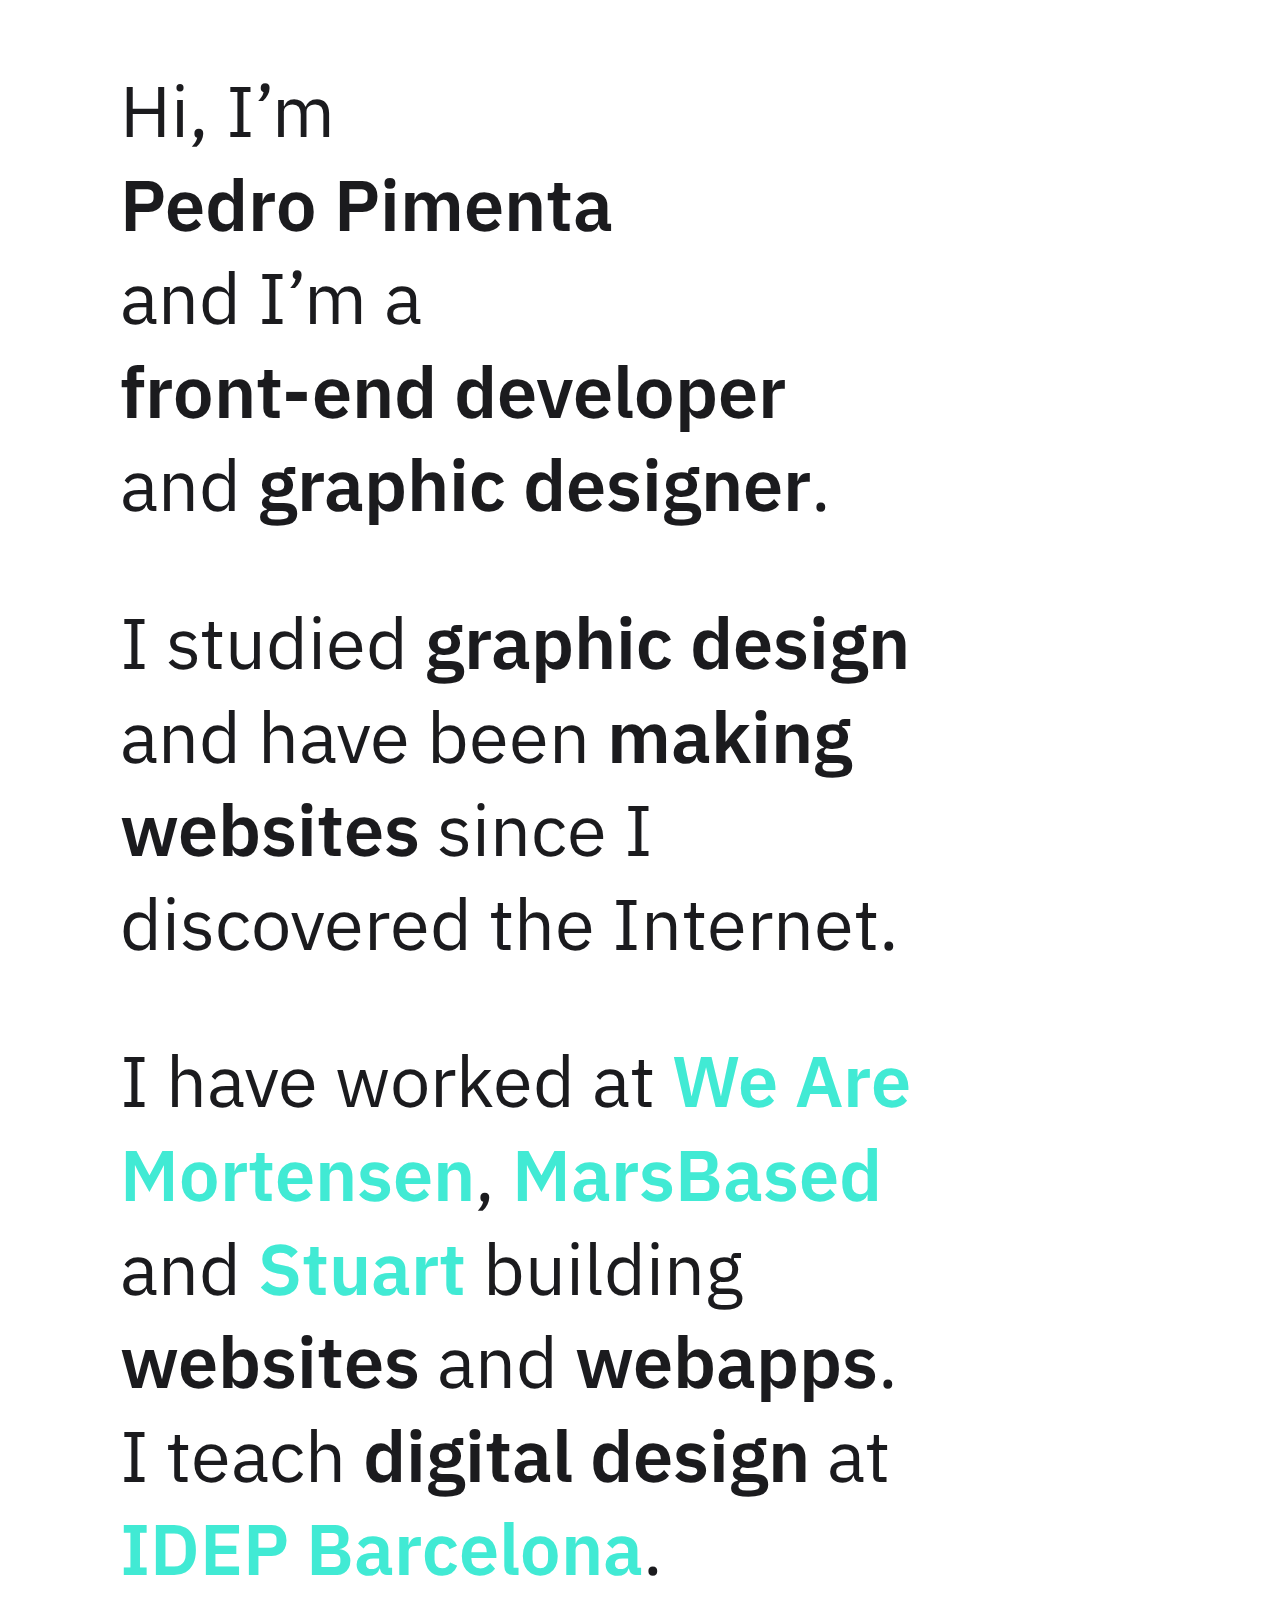
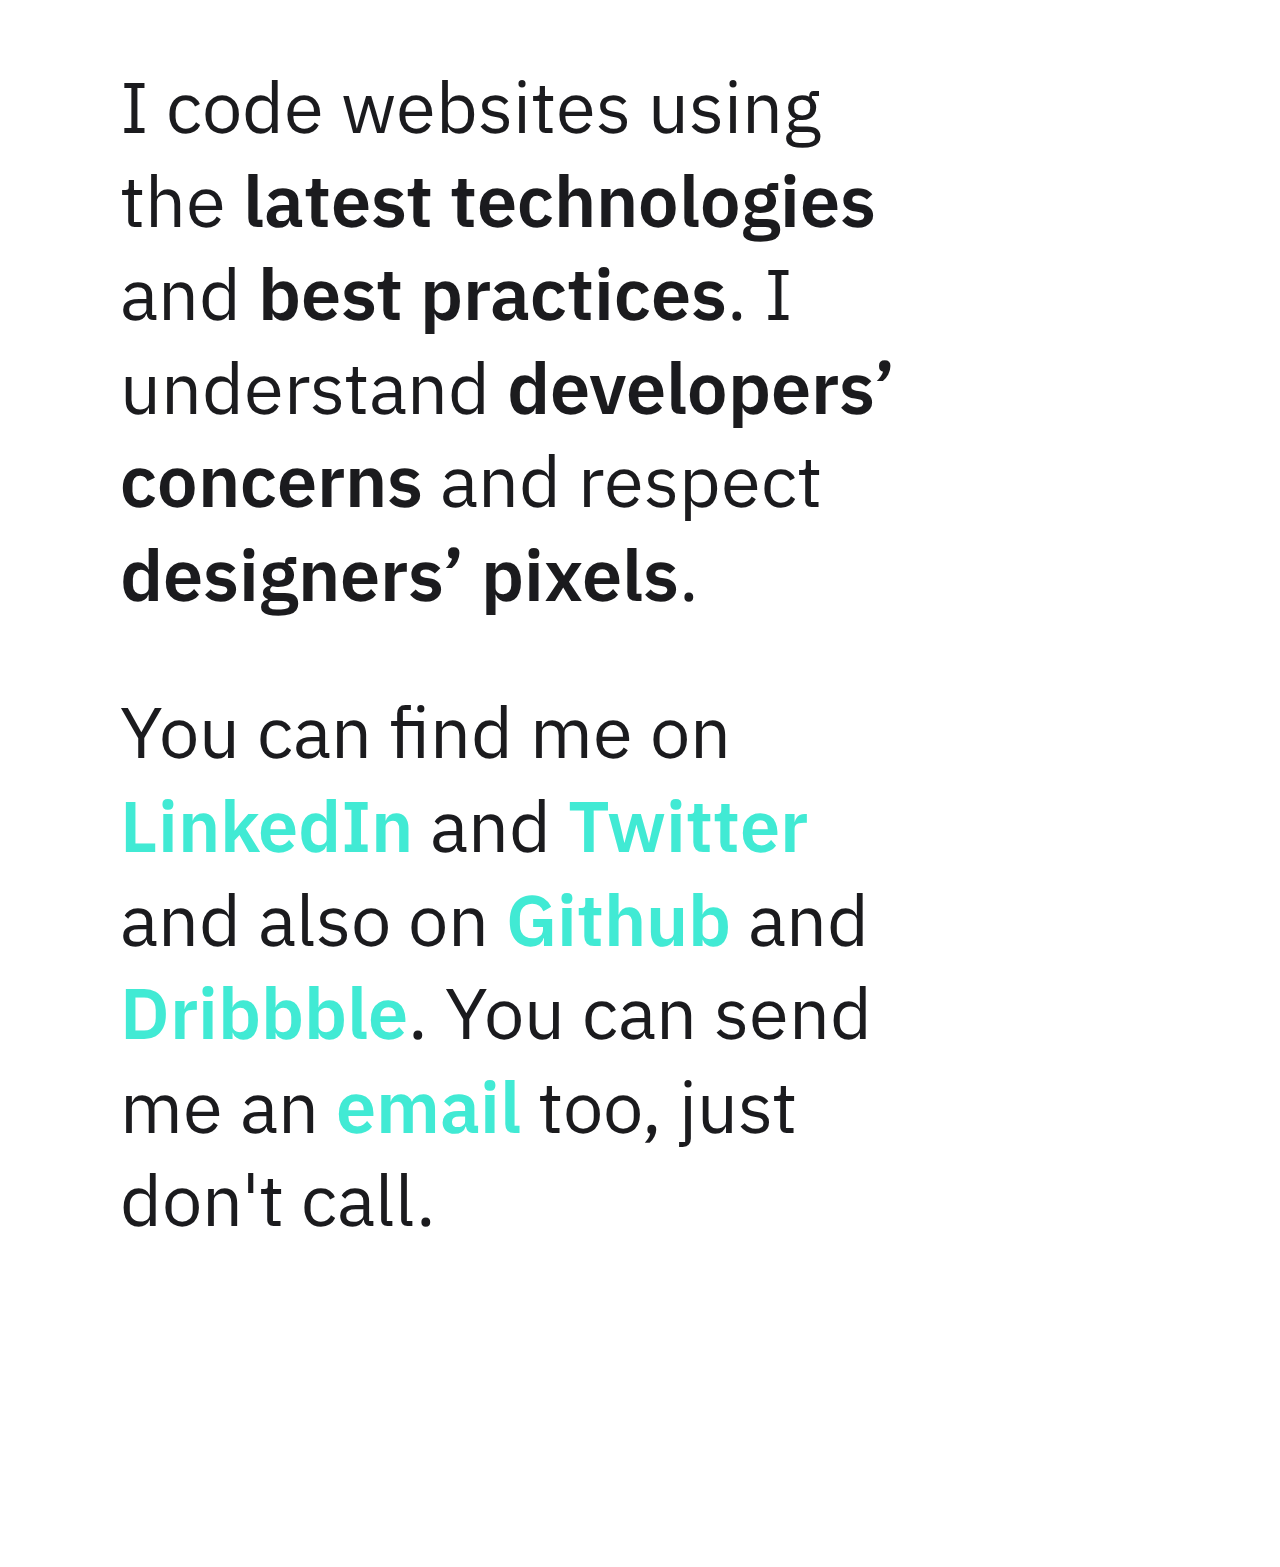
==== commit 46b55b1a: "New. 2018 v1" ====
--- a/index.html
+++ b/index.html
@@ -1,76 +1,7 @@
-<!DOCTYPE html>
-<html lang="en">
-<head>
-  <meta charset="UTF-8">
-  <meta name="viewport" content="width=device-width, initial-scale=1">
-  <title>Pedro Pimenta</title>
-  <link rel="stylesheet" href="/assets/css/main.css"></head>
-<body>
-  <div class="main-container">
-    
-<header class="header-main">
-  <h1 class="header-main__title">Hi, I'm
-    <span class="header-main__name">
-      <a href="/">Pedro Pimenta</a>
-    </span>
-    freelance graphic designer and front-end developer.</h1>
-  <nav class="header-main__nav">
-    <h1 class="vh">Main Navigation</h1>
-    <ul>
-      <li>
-        <a href="/">home</a>
-      </li>
-      <li>
-        <a href="/blog">blog</a>
-      </li>
-      <li>
-        <a href="#contact">contact</a>
-      </li>
-    </ul>
-  </nav>
-</header><div class="home-intro">
-  <p>I love <strong>simple</strong> things, I advocate <strong>clean design</strong> that follows well-established standards and patterns familiar to the user. I love <strong>fast</strong> websites that load as quickly as possible. I design and code interfaces that work well across <strong>any screen</strong>, from mobile phones to big screens and I always build with <strong>accessibility</strong> in mind.</p>
-</div><section class="last-post">
-  <h1 class="last-post__title">Last Post <a href="/blog">see all posts</a></h1>
-    <div class="post-excerpt">
-      <h1 class="post-excerpt__title">
-        <a href="/blog/2016-10-12-be-careful-when-copying-and-pasting">Be careful when copying and pasting</a>
-      </h1>
-      <div class="meta">
-        <span class="meta__date">12 October 2016</span>
-      </div>
-      <p>On one bug-fixing morning I found an invisible error that only manifested itself on Firefox. Much head-banging later I found the culprit to be copying and pasting from some weird software piece.</p>
-    </div></section><div class="skills">
-  <h1 class="skills__title">Skills</h1>
-  <p>I like to call myself a <strong>front end designer</strong>: I studied <strong>Graphic Design</strong> at <a href="http://idep.es" target="_blank">IDEP</a> where I learned about <strong>typography</strong>, <strong>colors</strong>, <strong>marketing</strong> and <strong>grids</strong>. I <strong>interned</strong> at <a href="http://mortensen.cat" target="_blank">Mortensen</a> where I designed websites and apps and quickly began coding them, as I've always had a thing for code. There, thanks mainly to <a href="http://twitter.com/Rude" target="_blank">Rude</a> I perfected my <strong>HTML</strong> and <strong>CSS</strong> and learned about <strong>SASS</strong>, <strong>JavaScript</strong>, <strong>WordPress</strong>, <strong>design patterns</strong>, <strong>standards</strong> and <strong>accessibility</strong>.</p>
-</div><section class="projects-worked">
-  <h1 class="projects-worked__title">Projects I've Worked On</h1>
-  <ul>
-      <li>
-        <button class="projects-worked__button" id="projects/mcd-cupons-web">
-          <img src="/assets/img/projects/mcd-cupons-web.jpg" alt="">
-        </button>
-        <div class="project-container"></div>
-      </li>
-      <li>
-        <button class="projects-worked__button" id="projects/mcd-cupons-app">
-          <img src="/assets/img/projects/mcd-cupons-app.jpg" alt="">
-        </button>
-        <div class="project-container"></div>
-      </li>
-      <li>
-        <button class="projects-worked__button" id="projects/ais">
-          <img src="/assets/img/projects/ais.jpg" alt="">
-        </button>
-        <div class="project-container"></div>
-      </li>
-  </ul>
-</section><section id="contact" class="contact">
-  <h1 class="contact__title">Contact</h1>
-  <p>My entire name is <strong>Pedro da Gama Lança Guerra Pimenta</strong> and my email is <a href="mailto:pedro@pimenta.co">pedro@pimenta.co</a>.<br>You can find me on <a href="http://twitter.com/pedrogpimenta" target="_blank">Twitter</a>, <a href="https://es.linkedin.com/in/pedrogpimenta" target="_blank">LinkedIn</a>, <a href="https://dribbble.com/pedrogpimenta" target="_blank">Dribbble</a>, <a href="https://github.com/pedrogpimenta" target="_blank">Github</a>, <a href="https://www.designernews.co/users/714/pedro-pimenta" target="_blank">Designer News</a> and <a href="https://news.ycombinator.com/user?id=pedrogpimenta" target="_blank">Hacker News</a>.</p>
-</section>
-  </div>
-  <script type="text/javascript" src="/assets/js/jquery-3.1.1.min.js"></script>
-  <script type="text/javascript" src="/assets/js/interactions.js"></script>
-</body>
-</html>+<!DOCTYPE html><html><head><meta charset="UTF-8"><meta name="viewport" content="width=device-width, initial-scale=1, minimal-ui"><meta name="apple-mobile-web-app-capable" content="yes"><meta name="apple-mobile-web-app-status-bar-style" content="red"><title>Pedro Pimenta</title><link href="https://fonts.googleapis.com/css?family=IBM+Plex+Sans:400,600" rel="stylesheet"><link href="/assets/css/main.css" rel="stylesheet" type="text/css"></head><body><div class="content"><p class='intro'><span>Hi, I’m</span> <span><strong>Pedro Pimenta</strong></span> <span>and I’m a</span> <span><strong>front-end developer</strong></span> <span>and <strong>graphic designer</strong>.</span></p><p>I studied <strong>graphic design</strong> and have been <strong>making websites</strong> since I discovered the Internet.</p>
+<p>I have worked at <a href="https://mortensen.cat">We Are Mortensen</a>, <a href="https://marsbased.com">MarsBased</a> and <a href="https://stuart.com">Stuart</a> building <strong>websites</strong> and <strong>webapps</strong>.
+I teach <strong>digital design</strong> at <a href="http://idep.es">IDEP Barcelona</a>.</p>
+<p>I code websites using the <strong>latest technologies</strong> and <strong>best practices</strong>.
+I understand <strong>developers’ concerns</strong> and respect <strong>designers’ pixels</strong>.</p>
+<p>You can find me on <a href="https://www.linkedin.com/in/pedrogpimenta/">LinkedIn</a> and <a href="https://www.twitter.com/pedrogpimenta">Twitter</a> and also on <a href="https://github.com/pedrogpimenta">Github</a> and <a href="https://dribbble.com/pedrogpimenta">Dribbble</a>. You can send me an <a href="pedro@pimenta.co">email</a> too, just don't call.</p>
+</div></body></html>--- a/assets/css/main.css
+++ b/assets/css/main.css
@@ -1,3 +1 @@
-@import 'https://fonts.googleapis.com/css?family=Dosis:400,700';
-/*! normalize.css v4.1.1 | MIT License | github.com/necolas/normalize.css */
-html{font-family:sans-serif;line-height:1.15;-ms-text-size-adjust:100%;-webkit-text-size-adjust:100%}body{color:#333;font-size:1.25rem;font-family:Dosis,sans-serif;font-weight:regular;line-height:1.8;margin:0;padding:0;padding:.8rem;z-index:0;background:linear-gradient(135deg,#e50533,#0e05e4)}article,aside,details,figcaption,figure,footer,header,main,menu,nav,section,summary{display:block}audio,canvas,progress,video{display:inline-block}audio:not([controls]){display:none;height:0}progress{vertical-align:baseline}[hidden],template{display:none}a,sub,sup{position:relative}a{background-color:transparent;-webkit-text-decoration-skip:objects;top:0;color:#333;text-decoration:none;background:linear-gradient(to bottom,transparent 0%,transparent 92%,#e50533 92%,#e50533 100%);transition:top .2s ease-out,padding .2s ease-out}a:active,a:hover{outline-width:0}abbr[title]{border-bottom:none;text-decoration:underline dotted}b,strong{font-weight:bolder}dfn{font-style:italic}h1{font-size:2em;margin:.67em 0}mark{background-color:#ff0;color:#000}small{font-size:80%}sub,sup{font-size:75%;line-height:0;vertical-align:baseline}sub{bottom:-.25em}sup{top:-.5em}img{border-style:none;max-width:100%}svg:not(:root){overflow:hidden}code,kbd,pre,samp{font-family:monospace,monospace;font-size:1em}figure{margin:1em 40px}hr{box-sizing:content-box;height:0}button,input,optgroup,select,textarea{font:inherit;margin:0}optgroup{font-weight:700}button,hr,input{overflow:visible}button,select{text-transform:none}[type=reset],[type=submit],button,html [type=button]{-webkit-appearance:button}[type=button]::-moz-focus-inner,[type=reset]::-moz-focus-inner,[type=submit]::-moz-focus-inner,button::-moz-focus-inner{border-style:none;padding:0}[type=button]:-moz-focusring,[type=reset]:-moz-focusring,[type=submit]:-moz-focusring,button:-moz-focusring{outline:1px dotted ButtonText}fieldset{border:1px solid silver;margin:0 2px;padding:.35em .625em .75em}legend{color:inherit;display:table;max-width:100%;white-space:normal}textarea{overflow:auto}[type=checkbox],[type=radio],legend{box-sizing:border-box;padding:0}[type=number]::-webkit-inner-spin-button,[type=number]::-webkit-outer-spin-button{height:auto}[type=search]{-webkit-appearance:textfield;outline-offset:-2px}[type=search]::-webkit-search-cancel-button,[type=search]::-webkit-search-decoration{-webkit-appearance:none}::-webkit-input-placeholder{color:inherit;opacity:.54}::-webkit-file-upload-button{-webkit-appearance:button;font:inherit}.vh{clip:rect(1px 1px 1px 1px);clip:rect(1px,1px,1px,1px);-webkit-clip-path:polygon(0 0,0 0,0 0,0 0);clip-path:polygon(0 0,0 0,0 0,0 0);position:absolute!important;height:1px;width:1px}*{box-sizing:border-box}.vh,body.projects-open{overflow:hidden}.main-container{max-width:65rem;margin:0 auto;background:#fff}a:focus,a:hover{padding:0 0 .2rem}.contact__title,.last-post__title,.projects-worked__title,.section-title,.skills__title{margin:0 0 .2rem;font-size:1rem;font-weight:400;line-height:1.4rem;text-transform:uppercase}.contact__title a,.last-post__title a,.projects-worked__title a,.section-title a,.skills__title a{text-transform:none;margin-left:.5rem}.blog-posts,.post{padding:1.4rem}.blog-posts:not(:last-child),.header-main:not(:last-child),.post:not(:last-child){border-bottom:1px solid #e6e6e6}.blog-posts .post-excerpt:not(:last-child){margin-bottom:3rem}.post__title{margin:0;font-size:1.5rem;line-height:2.4rem}.post h2{font-size:1.2rem;margin:3rem 0 0;text-transform:uppercase}.post code,.post pre{font-family:monospace;padding:.2rem;background:#333;color:#edf1f2;border-radius:3px;position:relative}.post pre{padding:.5rem .6rem;overflow:auto}.post pre code{display:inline-block;margin-right:.6rem;background-color:transparent;border:none}.post ol,.post ul{margin:0;padding:0}.post ul li{list-style-type:'- ';margin-left:1rem}.post ol li{margin-left:1.5rem}.post ol ul li{margin-left:1rem}.post li ul{margin-left:0}.post blockquote{font-style:italic;margin-left:0;padding-left:.8rem;border-left:3px solid #e6e6e6}.header-main{padding:1.4rem}.header-main__title{margin:0;font-weight:400;font-size:1.375rem;line-height:2rem}.header-main__title .header-main__name{display:block;margin:.1rem 0 0;font-size:2.6rem;font-weight:700;text-transform:uppercase;line-height:1}.header-main__title a{background:0 0;color:#e50533}.header-main__title img{width:18rem;max-width:100%;background:linear-gradient(135deg,#e50533,#0e05e4)}.header-main__nav{padding:1.4rem 0 1rem;font-size:1.25rem}.header-main__nav ul{margin:0;padding:0;text-align:center}.header-main__nav li{position:relative;display:inline-block;list-style:none}.header-main__nav li:not(:last-child){margin-right:2.2rem}.header-main__nav li:not(:last-child):after{content:'';display:block;position:absolute;transform:rotate(20deg) translateY(-40%);top:50%;right:-1.1rem;width:1px;height:100%;background:#e6e6e6}.home-intro{padding:1.4rem;font-size:1.2rem;line-height:2rem}.home-intro:not(:last-child),.last-post:not(:last-child),.projects-worked:not(:last-child),.skills:not(:last-child){border-bottom:1px solid #e6e6e6}.home-intro p,.skills p{margin:0}.last-post{padding:1.4rem}.last-post__title{margin-bottom:.8rem}.skills{padding:1.4rem}.skills__title{margin-bottom:.8rem}.projects-worked{padding:1.4rem}.projects-worked__button{margin:0;padding:0;border:0;transition:transform .2s}.projects-worked__button:focus,.projects-worked__button:hover{cursor:pointer;transform:scale(1.1)}.projects-worked ul{margin:1.2rem -.6rem 0;padding:0;text-align:center;font-size:0}.projects-worked li{display:inline-block;position:relative;padding:1.2rem .6rem 0;width:50%;font-size:1.25rem;line-height:0}.projects-worked li.open .project{transform:scale(1);opacity:1}.projects-worked img{width:100%;height:auto}.project-container{position:fixed;display:none;overflow:hidden;z-index:3;transition:left .3s cubic-bezier(0,0,.55,1),top .3s cubic-bezier(0,0,.55,1),width .3s cubic-bezier(0,0,.55,1),height .3s cubic-bezier(0,0,.55,1),opacity .3s cubic-bezier(0,0,.55,1)}.project{position:fixed;background:#fff;transition:transform .3s cubic-bezier(0,0,.55,1),opacity .3s cubic-bezier(0,0,.55,1);transform:scale(.8);opacity:0;line-height:1.8;text-align:left;width:100%;height:100%;top:0;left:0;overflow-x:hidden}.project__close{position:absolute;top:0;right:0;cursor:pointer;background:red;line-height:2rem;z-index:4}.project__image{display:block;position:relative;height:90vh;overflow:hidden}.project__image img{position:relative;width:auto;max-width:none;top:50%;left:50%;transform:scale(.3) translate(-50%,-50%);transform-origin:0 0}.project__content{display:block}.project__content p{line-height:1.4;background:#fff;padding:.5rem 1rem;margin:0}.project__content h1{background:#fff;padding:2rem 1rem .5rem;font-size:2rem;line-height:2.4rem;margin:0}.contact{padding:1.4rem}.contact:not(:last-child){border-bottom:1px solid #e6e6e6}.contact p{margin-bottom:0}.post-excerpt__title{margin:0;font-size:1.5rem;line-height:2.4rem}.post-excerpt p{margin:.4rem 0 0}.meta__date{text-transform:uppercase;font-size:1rem;color:#888}@media only screen and (orientation:landscape){.project__image img{transform:scale(.35) translate(-50%,-50%);transform-origin:0 0}}@media (min-width:30rem){body{padding:2.5rem}}@media (min-width:38rem){.blog-posts,.header-main,.post{padding:3.6rem 4.375rem 4.375rem}.post pre{padding:.8rem 1rem}.post pre code{margin-right:1rem}.post ol li,.post ol ul li,.post ul li{margin-left:0}.post blockquote,.post li ul{margin-left:1rem}.header-main__nav{padding:3rem 0 1rem}.home-intro{font-size:1.375rem;line-height:2.25rem}.contact,.home-intro,.last-post,.projects-worked,.skills{padding:3.6rem 4.375rem 4.375rem}.projects-worked li{width:33.333%}}@media (min-width:54rem){.header-main{font-size:0}.header-main__nav,.header-main__title{display:inline-block;vertical-align:top;width:50%}.header-main__nav{padding:2.3rem 0 1rem}.header-main__nav ul{text-align:right}.header-main__nav li:not(:last-child){margin-right:3.2rem}.header-main__nav li:not(:last-child):after{right:-1.5rem}.project__content{position:absolute}.project__content h1{padding:3rem 1rem .5rem}}@media only screen and (min-width:768px) and (orientation:portrait){.project__image{height:75vh}.project__image img{top:50%;left:50%;transform:scale(.5) translate(-50%,-50%);transform-origin:0 0}}@media only screen and (min-width:768px) and (orientation:landscape){.project__content,.project__image{position:absolute;top:0;height:100%}.project__image{left:0;width:100%}.project__image img{top:50%;left:50%;transform:scale(.4) translate(-65%,-50%);transform-origin:0 0}.project__content{right:0;width:40%}}@media only screen and (min-width:980px) and (orientation:landscape){.project__image img{top:50%;left:50%;transform:scale(.5) translate(-75%,-50%);transform-origin:0 0}}@media only screen and (min-width:1200px) and (orientation:landscape){.project__image img{top:50%;left:50%;transform:scale(.6) translate(-75%,-50%);transform-origin:0 0}}+.visuallyhidden{clip:rect(1px 1px 1px 1px);clip:rect(1px,1px,1px,1px);-webkit-clip-path:polygon(0 0,0 0,0 0,0 0);clip-path:polygon(0 0,0 0,0 0,0 0);position:absolute!important;height:1px;width:1px;overflow:hidden}body,button,html,input,select,textarea{color:#1b1b1e;font-size:16px;font-family:"IBM Plex Sans";font-weight:400;line-height:1.3}*{box-sizing:border-box}body{padding:0;-webkit-font-smoothing:antialiased;-moz-osx-font-smoothing:grayscale;overflow-x:hidden;overflow-y:scroll}img{max-width:100%}body,p{margin:0}a,strong{font-weight:600;color:#1b1b1e}a{text-decoration:none;color:#41ead4;transition:color .5s ease-out}a:hover{transition:color .08s ease-out;color:#1b1b1e}.content{margin:4rem 5vw 8rem;font-size:24px;max-width:820px}.content p{margin:4rem 0}.intro span{display:block}@media (min-width:300px){.content{font-size:9vw}}@media (min-width:800px){.content{margin-bottom:20rem;font-size:72px}}@media (min-width:880px){.content{margin-left:120px;margin-right:40px;font-size:72px}}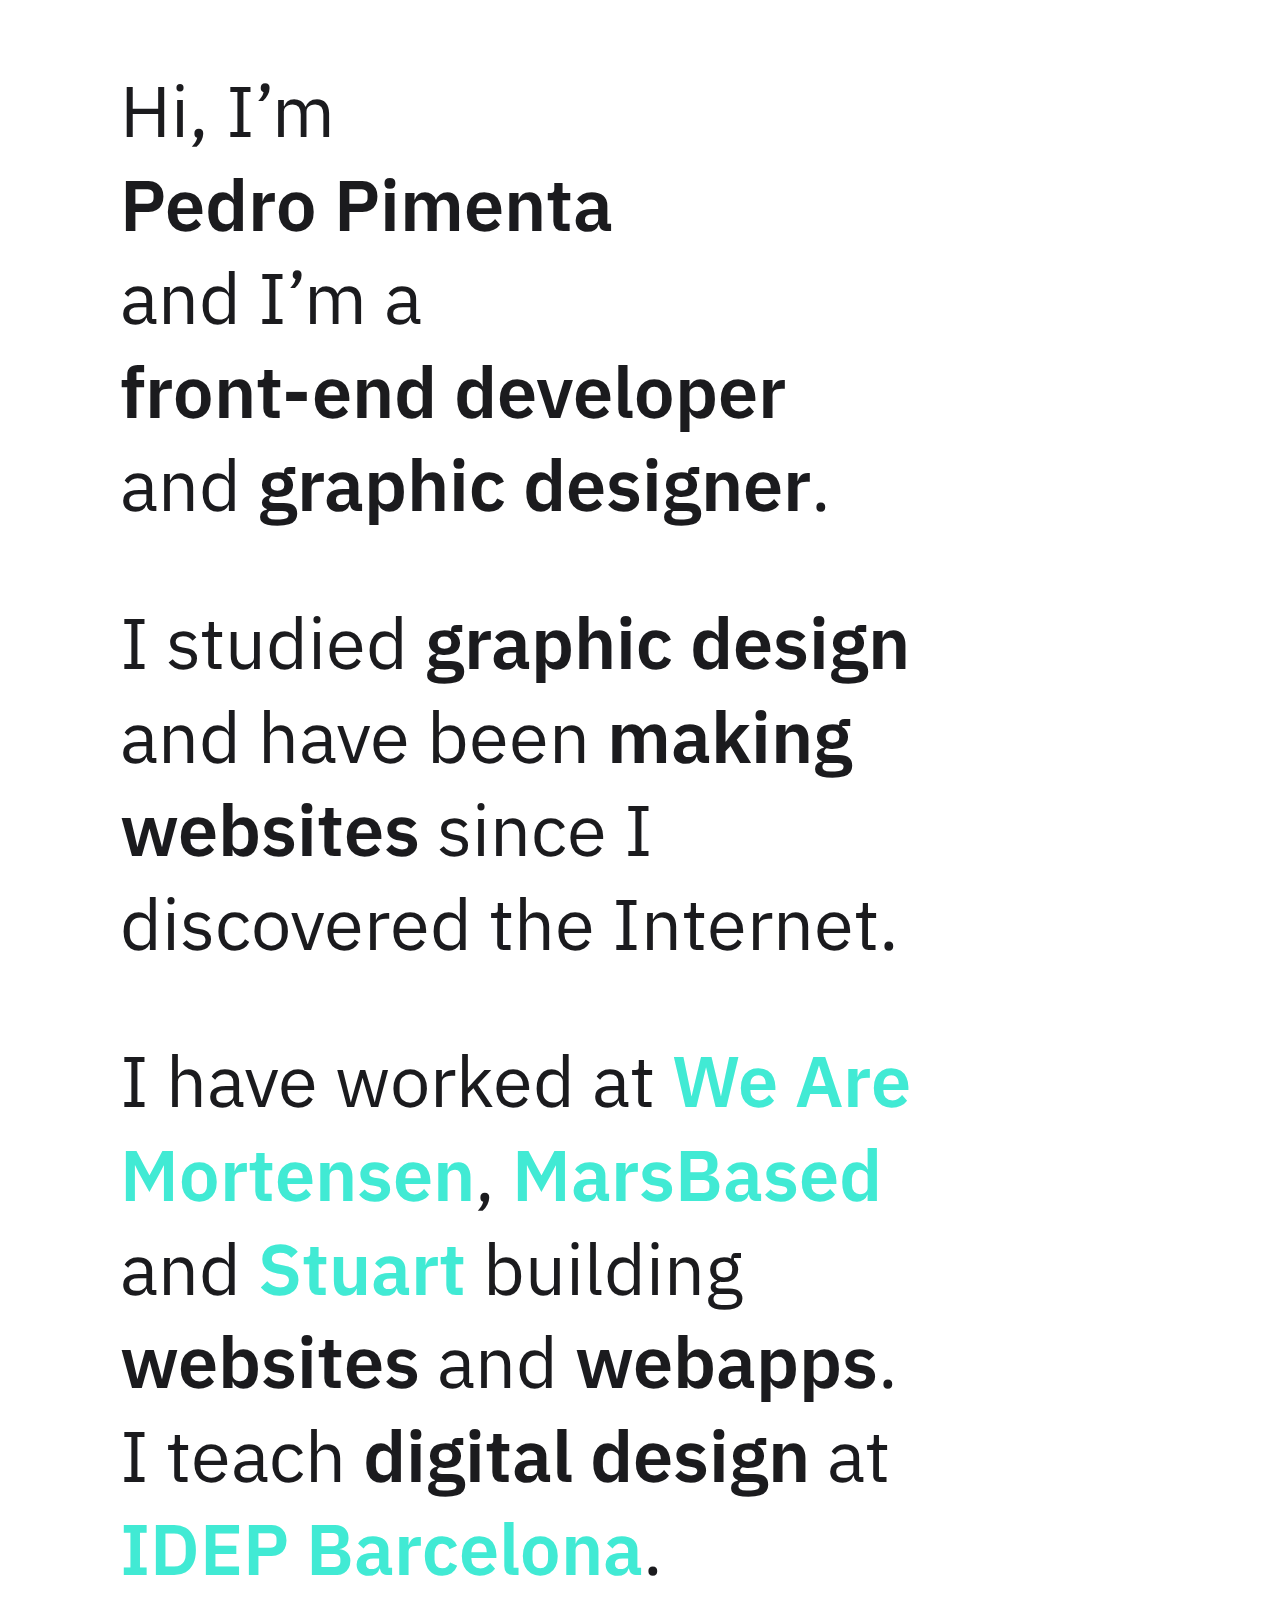
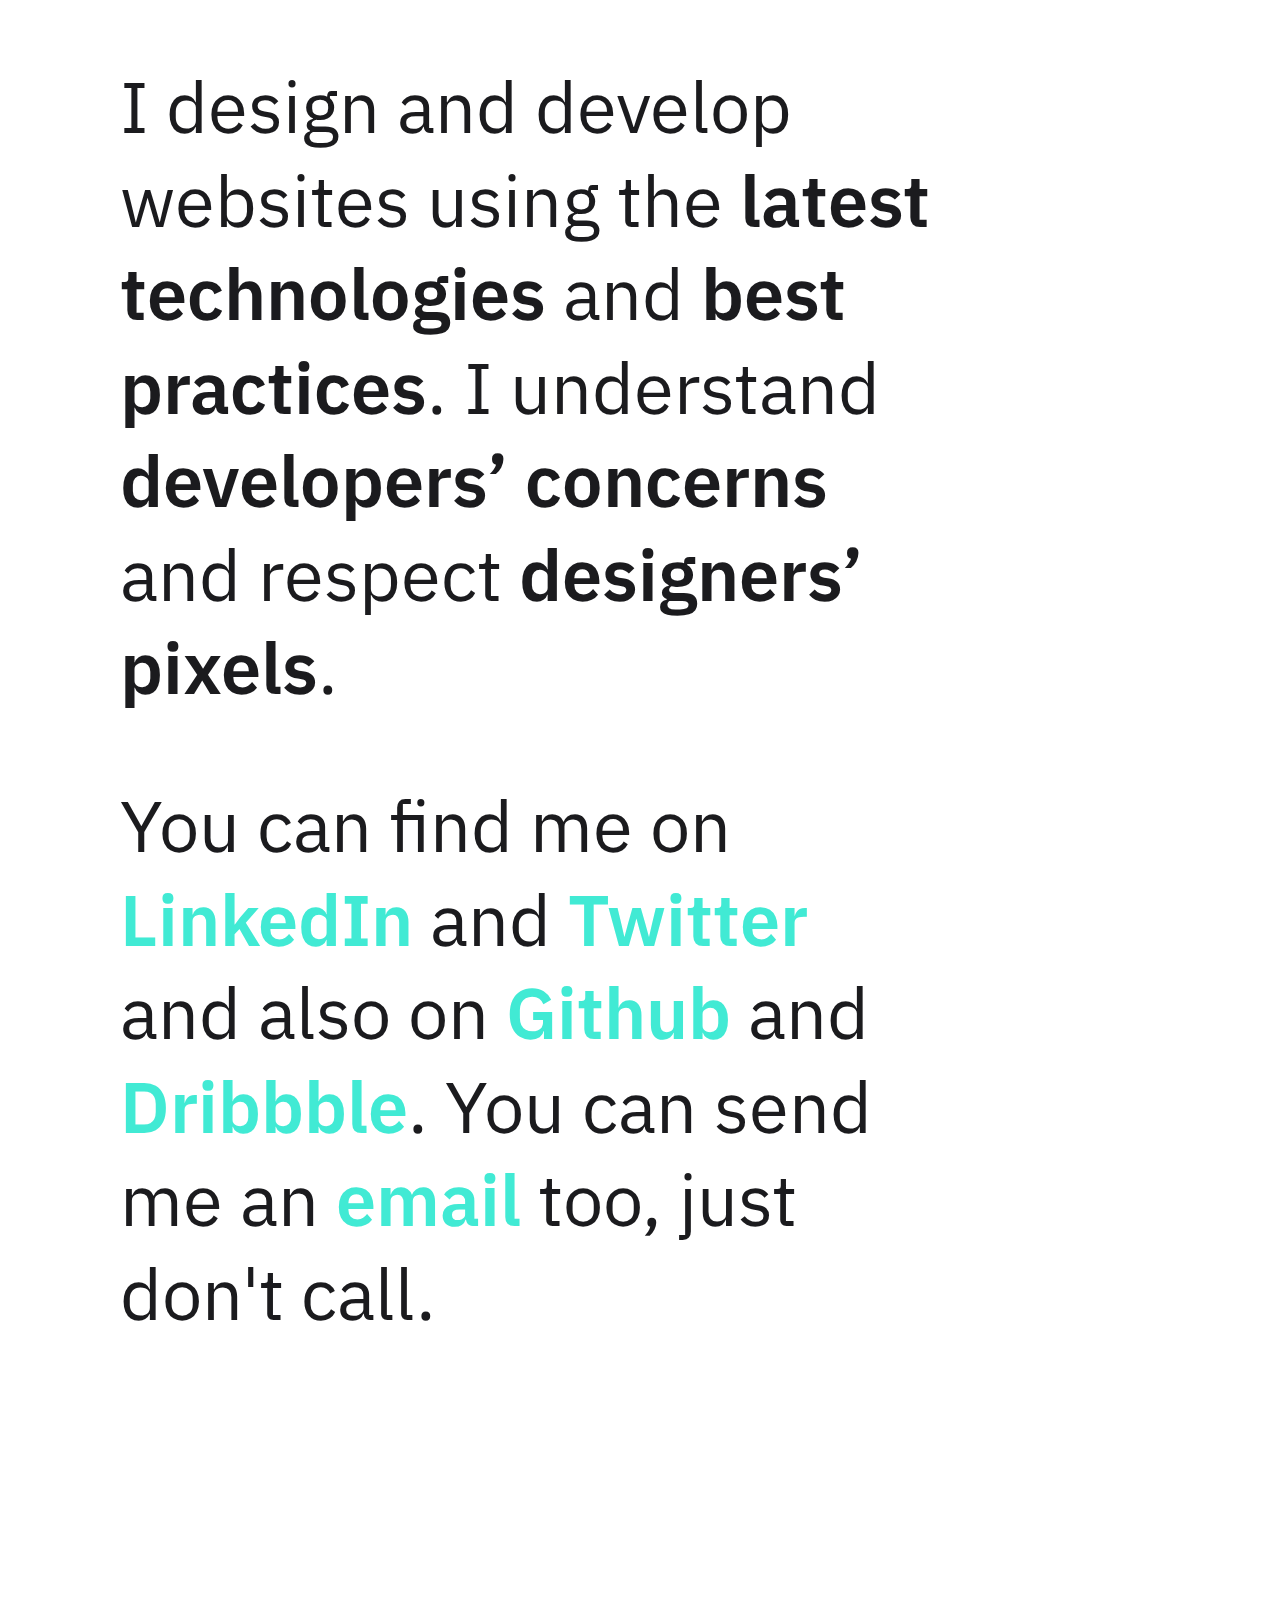
==== commit 96c5c528: "Small update in copy and text size" ====
--- a/index.html
+++ b/index.html
@@ -1,7 +1,7 @@
 <!DOCTYPE html><html><head><meta charset="UTF-8"><meta name="viewport" content="width=device-width, initial-scale=1, minimal-ui"><meta name="apple-mobile-web-app-capable" content="yes"><meta name="apple-mobile-web-app-status-bar-style" content="red"><title>Pedro Pimenta</title><link href="https://fonts.googleapis.com/css?family=IBM+Plex+Sans:400,600" rel="stylesheet"><link href="/assets/css/main.css" rel="stylesheet" type="text/css"></head><body><div class="content"><p class='intro'><span>Hi, I’m</span> <span><strong>Pedro Pimenta</strong></span> <span>and I’m a</span> <span><strong>front-end developer</strong></span> <span>and <strong>graphic designer</strong>.</span></p><p>I studied <strong>graphic design</strong> and have been <strong>making websites</strong> since I discovered the Internet.</p>
 <p>I have worked at <a href="https://mortensen.cat">We Are Mortensen</a>, <a href="https://marsbased.com">MarsBased</a> and <a href="https://stuart.com">Stuart</a> building <strong>websites</strong> and <strong>webapps</strong>.
 I teach <strong>digital design</strong> at <a href="http://idep.es">IDEP Barcelona</a>.</p>
-<p>I code websites using the <strong>latest technologies</strong> and <strong>best practices</strong>.
+<p>I design and develop websites using the <strong>latest technologies</strong> and <strong>best practices</strong>.
 I understand <strong>developers’ concerns</strong> and respect <strong>designers’ pixels</strong>.</p>
-<p>You can find me on <a href="https://www.linkedin.com/in/pedrogpimenta/">LinkedIn</a> and <a href="https://www.twitter.com/pedrogpimenta">Twitter</a> and also on <a href="https://github.com/pedrogpimenta">Github</a> and <a href="https://dribbble.com/pedrogpimenta">Dribbble</a>. You can send me an <a href="pedro@pimenta.co">email</a> too, just don't call.</p>
+<p>You can find me on <a href="https://www.linkedin.com/in/pedrogpimenta/">LinkedIn</a> and <a href="https://www.twitter.com/pedrogpimenta">Twitter</a> and also on <a href="https://github.com/pedrogpimenta">Github</a> and <a href="https://dribbble.com/pedrogpimenta">Dribbble</a>. You can send me an <a href="mailto:pedro@pimenta.co">email</a> too, just don't call.</p>
 </div></body></html>--- a/assets/css/main.css
+++ b/assets/css/main.css
@@ -1 +1 @@
-.visuallyhidden{clip:rect(1px 1px 1px 1px);clip:rect(1px,1px,1px,1px);-webkit-clip-path:polygon(0 0,0 0,0 0,0 0);clip-path:polygon(0 0,0 0,0 0,0 0);position:absolute!important;height:1px;width:1px;overflow:hidden}body,button,html,input,select,textarea{color:#1b1b1e;font-size:16px;font-family:"IBM Plex Sans";font-weight:400;line-height:1.3}*{box-sizing:border-box}body{padding:0;-webkit-font-smoothing:antialiased;-moz-osx-font-smoothing:grayscale;overflow-x:hidden;overflow-y:scroll}img{max-width:100%}body,p{margin:0}a,strong{font-weight:600;color:#1b1b1e}a{text-decoration:none;color:#41ead4;transition:color .5s ease-out}a:hover{transition:color .08s ease-out;color:#1b1b1e}.content{margin:4rem 5vw 8rem;font-size:24px;max-width:820px}.content p{margin:4rem 0}.intro span{display:block}@media (min-width:300px){.content{font-size:9vw}}@media (min-width:800px){.content{margin-bottom:20rem;font-size:72px}}@media (min-width:880px){.content{margin-left:120px;margin-right:40px;font-size:72px}}+.visuallyhidden{clip:rect(1px 1px 1px 1px);clip:rect(1px,1px,1px,1px);-webkit-clip-path:polygon(0 0,0 0,0 0,0 0);clip-path:polygon(0 0,0 0,0 0,0 0);position:absolute!important;height:1px;width:1px;overflow:hidden}body,button,html,input,select,textarea{color:#1b1b1e;font-size:16px;font-family:"IBM Plex Sans";font-weight:400;line-height:1.3}*{box-sizing:border-box}body{padding:0;-webkit-font-smoothing:antialiased;-moz-osx-font-smoothing:grayscale;overflow-x:hidden;overflow-y:scroll}img{max-width:100%}body,p{margin:0}a,strong{font-weight:600;color:#1b1b1e}a{text-decoration:none;color:#41ead4;transition:color .5s ease-out}a:hover{transition:color .08s ease-out;color:#1b1b1e}.content{margin:4rem 5vw 8rem;font-size:24px;max-width:820px}.content p{margin:4rem 0}.intro span{display:block}@media (min-width:300px){.content{font-size:9vw}}@media (min-width:800px){.content{margin-right:100px;margin-bottom:20rem;font-size:60px}}@media (min-width:880px){.content{margin-left:80px;margin-right:120px;font-size:66px}}@media (min-width:1030px){.content{margin-left:120px;margin-right:120px;font-size:72px}}